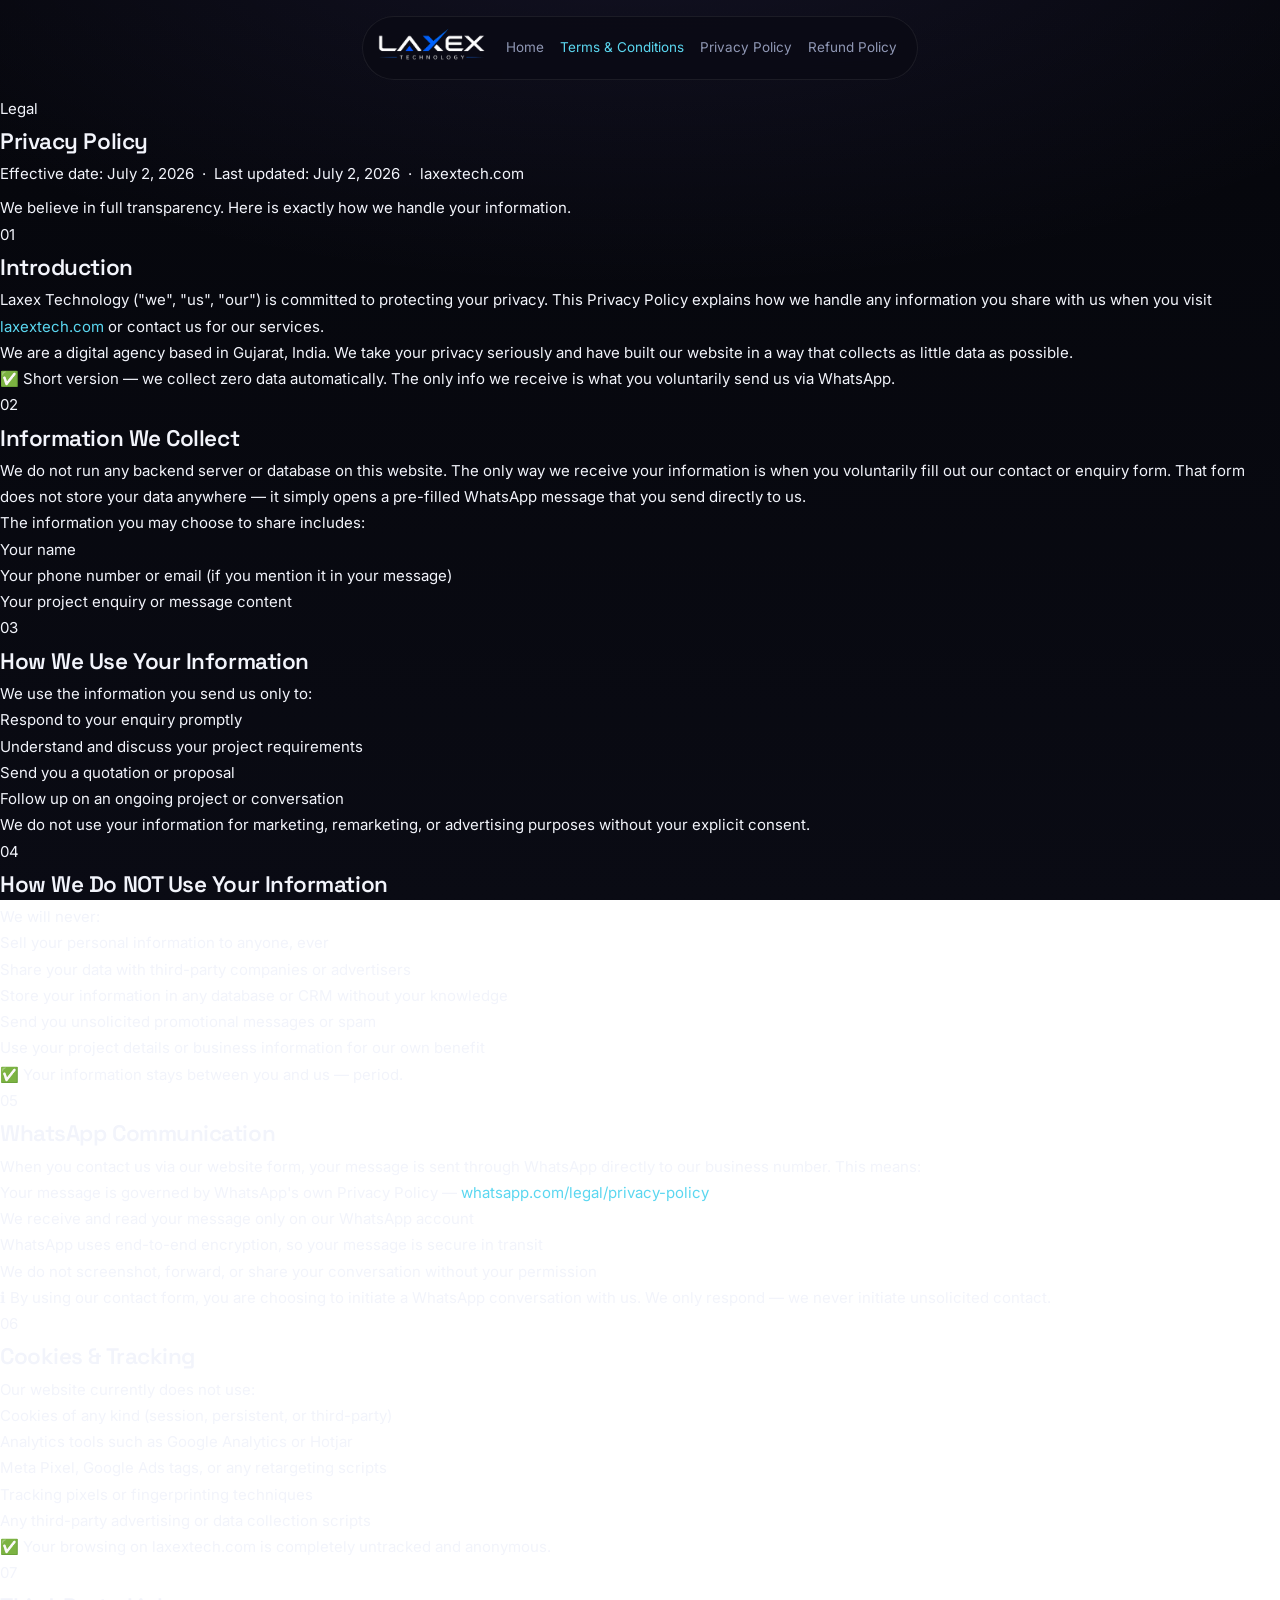
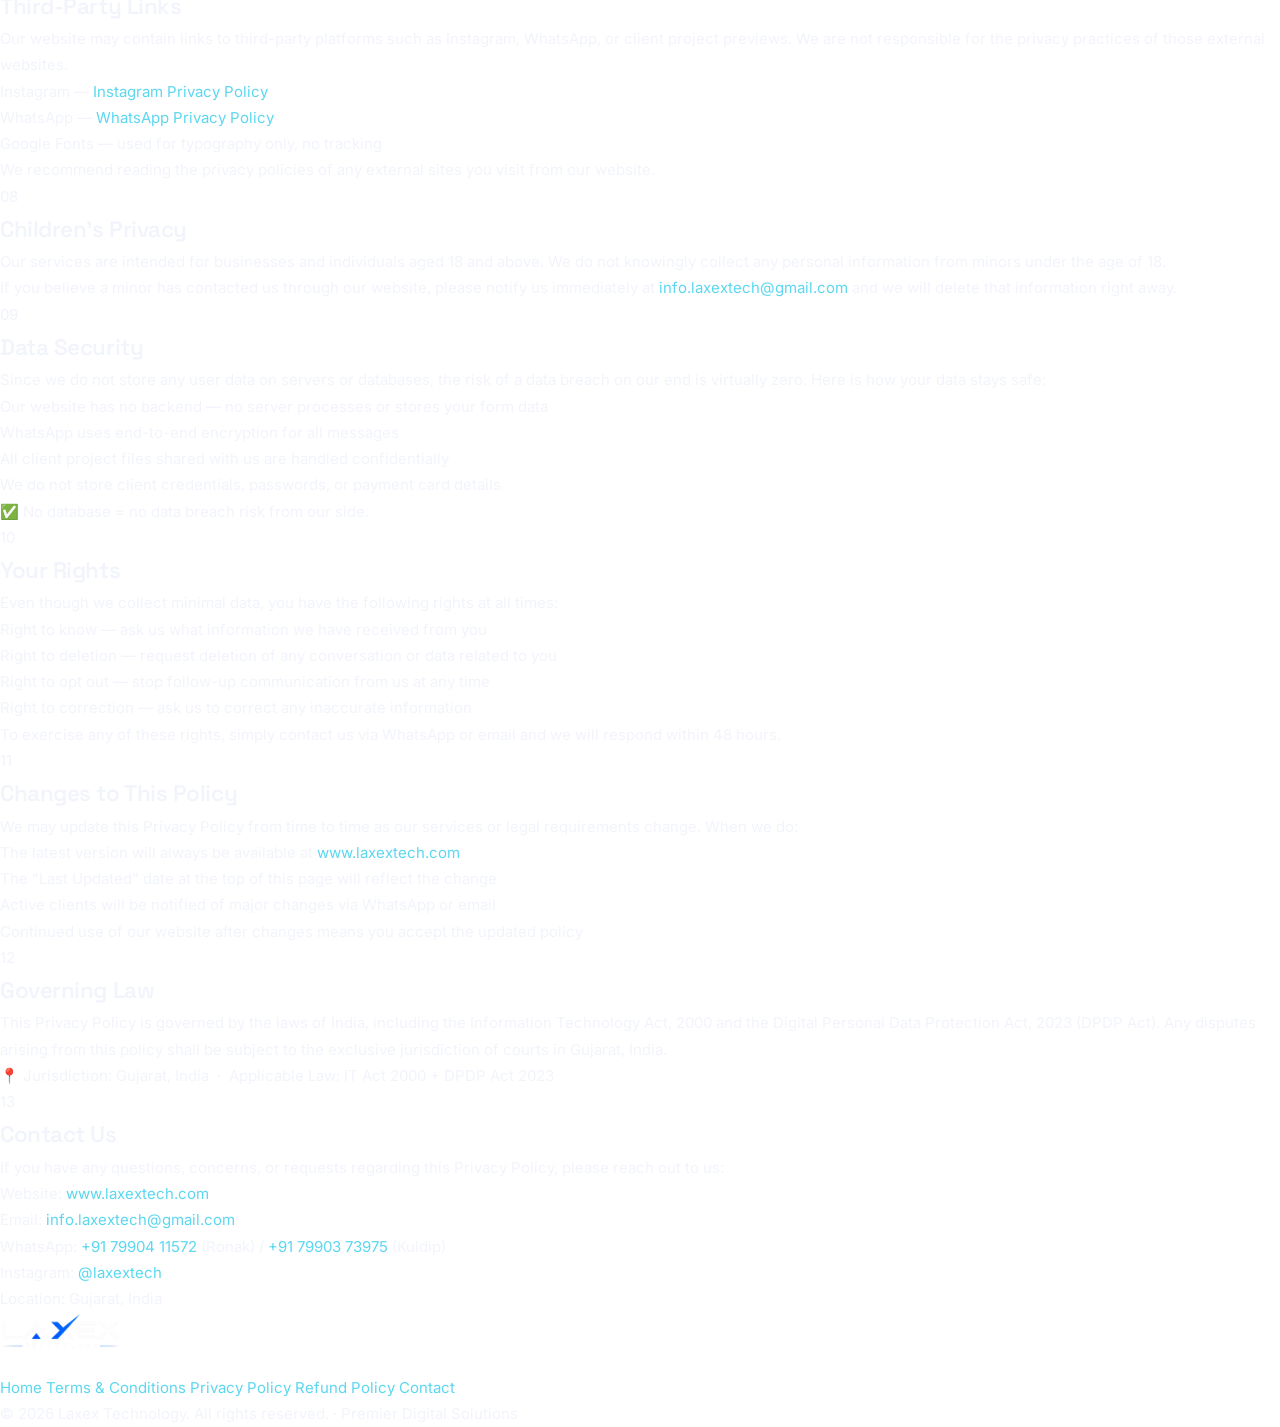
==== privacy.html @ c3a15d7f "Update print statement from 'Hello' to 'Goodbye'" ====
<!DOCTYPE html>
<html lang="en">
<head>
<meta charset="UTF-8" />
  <link rel="icon" href="/favicon.ico" type="image/x-icon">
<link rel="icon" href="/favicon.png" type="image/png">
<link rel="apple-touch-icon" href="/apple-touch-icon.png">
<meta name="viewport" content="width=device-width, initial-scale=1.0" />
<title>Privacy Policy — Laxex Technology</title>
<meta name="description" content="Privacy Policy for Laxex Technology. We collect zero user data. Read how we handle your information." />
<link rel="preconnect" href="https://fonts.googleapis.com">
<link rel="preconnect" href="https://fonts.gstatic.com" crossorigin>
<link href="https://fonts.googleapis.com/css2?family=Inter:wght@400;500;600&family=Space+Grotesk:wght@500;600;700&display=swap" rel="stylesheet">
<style>
  :root {
    --bg:     #05060B;
    --surf:   #0A0B14;
    --surf2:  #10121F;
    --ink:    #F2F4FB;
    --muted:  #9098B5;
    --dim:    #5A6184;
    --cyan:   #5BD7F0;
    --violet: #8E7BFF;
    --pink:   #FF7AD9;
    --line:   rgba(255,255,255,0.07);
    --lineb:  rgba(255,255,255,0.15);
    --glass:  rgba(255,255,255,0.035);
    --grad:   linear-gradient(120deg,#5BD7F0 0%,#8E7BFF 55%,#FF7AD9 100%);
    --r:      14px;
    --max:    820px;
  }
  *, *::before, *::after { margin:0; padding:0; box-sizing:border-box; }
  html { scroll-behavior:smooth; }
  body {
    background: radial-gradient(ellipse 100% 60% at 50% -10%, rgba(142,123,255,.10), transparent 70%),
                linear-gradient(180deg,#05060B 0%,#0A0B14 100%);
    background-attachment: fixed;
    color: var(--ink);
    font-family: 'Inter', system-ui, sans-serif;
    font-size: 15px;
    line-height: 1.75;
    -webkit-font-smoothing: antialiased;
    overflow-x: hidden;
  }
  a { color: var(--cyan); text-decoration: none; }
  a:hover { text-decoration: underline; }
  h1,h2,h3 { font-family:'Space Grotesk',sans-serif; letter-spacing:-.02em; font-weight:600; }

  /* NAV */
  nav {
    position: sticky; top:0; z-index:999;
    padding: 16px 24px;
    display: flex; justify-content: center;
  }
  .pill {
    display: flex; align-items: center; gap:20px;
    padding: 10px 20px 10px 14px;
    border-radius: 999px;
    background: rgba(10,11,20,.72);
    border: 1px solid var(--line);
    backdrop-filter: blur(20px);
    -webkit-backdrop-filter: blur(20px);
  }
  .pill a { font-size:14px; color:var(--muted); transition:color .2s; white-space:nowrap; }
  .pill a:hover { color:var(--ink); text-decoration:none; }
  .pill a.active { color:var(--cyan); }
  .pill .logo-text {
    font-family:'Space Grotesk',sans-serif; font-weight:700; font-size:17px;
    background: var(--grad); -webkit-background-clip:text; background-clip:text;
    -webkit-text-fill-color:transparent; white-space:nowrap;
  }.links{display:flex;align-items:center;gap:16px;margin-left:auto;}
  .links a{font-size:13.5px;color:var(--muted);transition:color .2s;white-space:nowrap;text-decoration:none;}
  .links a:hover{color:var(--ink);}
  .links a.active{color:var(--cyan);}
  .nav-toggle{display:none;width:38px;height:38px;border-radius:50%;align-items:center;justify-content:center;background:rgba(255,255,255,0.06);border:1px solid var(--line);cursor:pointer;margin-left:auto;flex-shrink:0;}
  .burger{width:18px;height:12px;position:relative;}
  .burger span{position:absolute;left:0;width:100%;height:1.5px;background:var(--ink);border-radius:2px;transition:.25s;}
  .burger span:nth-child(1){top:0;}
  .burger span:nth-child(2){top:5px;}
  .burger span:nth-child(3){top:10px;}
  .nav-toggle.open .burger span:nth-child(1){top:5px;transform:rotate(45deg);}
  .nav-toggle.open .burger span:nth-child(2){opacity:0;}
  .nav-toggle.open .burger span:nth-child(3){top:5px;transform:rotate(-45deg);}
  .mobile-menu{display:none;position:fixed;top:74px;left:14px;right:14px;z-index:997;border-radius:20px;padding:12px;flex-direction:column;gap:4px;background:rgba(10,14,26,0.96);border:1px solid var(--lineb);backdrop-filter:blur(24px);-webkit-backdrop-filter:blur(24px);transform:translateY(-12px);opacity:0;pointer-events:none;transition:transform .3s ease,opacity .3s ease;}
  .mobile-menu.show{transform:translateY(0);opacity:1;pointer-events:auto;}
  .mobile-menu a{padding:12px 14px;border-radius:12px;font-size:15px;color:var(--ink);font-weight:500;transition:background .2s;text-decoration:none;display:block;}
  .mobile-menu a:hover{background:rgba(255,255,255,0.06);}
  .mobile-menu a.active{color:var(--cyan);}
  .mob-div{height:1px;background:var(--line);margin:6px 2px;}
   @media(max-width:660px){ .links{display:none;} .nav-toggle{display:flex;} .mobile-menu{display:flex;}
  /* HERO */
  .hero { max-width:var(--max); margin:64px auto 0; padding:0 24px; text-align:center; }
  .badge {
    display:inline-block; font-size:11px; font-weight:600; letter-spacing:.1em;
    text-transform:uppercase; color:var(--cyan);
    border:1px solid rgba(91,215,240,.3); border-radius:999px;
    padding:5px 16px; margin-bottom:20px;
    background:rgba(91,215,240,.06);
  }
  .hero h1 {
    font-size: clamp(28px,5vw,46px);
    background:var(--grad); -webkit-background-clip:text; background-clip:text;
    -webkit-text-fill-color:transparent; margin-bottom:12px;
  }
  .hero p { color:var(--muted); font-size:14.5px; }
  .hero p span { color:var(--dim); }

  /* CONTENT */
  .wrap { max-width:var(--max); margin:48px auto 80px; padding:0 24px; }

  .card {
    background:rgba(255,255,255,.03);
    border:1px solid var(--line);
    border-radius:var(--r);
    padding:32px;
    margin-bottom:16px;
    transition:border-color .25s;
  }
  .card:hover { border-color:rgba(142,123,255,.22); }

  .num { font-size:11px; font-weight:700; letter-spacing:.12em; text-transform:uppercase; color:var(--violet); margin-bottom:8px; }
  .card h2 { font-size:19px; margin-bottom:14px; }
  .card p { color:var(--muted); font-size:14.5px; margin-bottom:12px; }
  .card p:last-child { margin-bottom:0; }
  .card ul { list-style:none; margin-top:8px; }
  .card ul li {
    color:var(--muted); font-size:14.5px;
    padding:7px 0 7px 22px; position:relative;
    border-bottom:1px solid var(--line);
    line-height:1.65;
  }
  .card ul li:last-child { border-bottom:none; }
  .card ul li::before { content:"→"; position:absolute; left:0; color:var(--cyan); font-size:13px; top:8px; }

  .note {
    background:rgba(91,215,240,.06);
    border:1px solid rgba(91,215,240,.2);
    border-radius:10px;
    padding:14px 18px;
    margin-top:14px;
    font-size:14px;
    color:var(--cyan);
    line-height:1.65;
  }
  .safe {
    background:rgba(0,255,135,.05);
    border:1px solid rgba(0,255,135,.2);
    border-radius:10px;
    padding:14px 18px;
    margin-top:14px;
    font-size:14px;
    color:#00FF87;
    line-height:1.65;
  }

  /* FOOTER */
  footer {
    border-top:1px solid var(--line);
    padding:40px 24px 28px;
    text-align:center;
  }
  .f-brand {
    font-family:'Space Grotesk',sans-serif; font-weight:700; font-size:18px;
    background:var(--grad); -webkit-background-clip:text; background-clip:text;
    -webkit-text-fill-color:transparent; margin-bottom:16px; display:block;
  }
  .f-links { display:flex; justify-content:center; gap:24px; flex-wrap:wrap; margin-bottom:16px; }
  .f-links a { font-size:13px; color:var(--dim); transition:color .2s; }
  .f-links a:hover { color:var(--cyan); text-decoration:none; }
  .f-links a.active { color:var(--cyan); }
  .f-copy { font-size:12px; color:var(--dim); }

 /* ── RESPONSIVE ── */
  @media(max-width:768px) {
    .pill { gap:12px; padding:8px 14px 8px 10px; max-width:92vw; overflow-x:auto; -webkit-overflow-scrolling:touch; scrollbar-width:none; }
    .pill::-webkit-scrollbar { display:none; }
    .pill a { font-size:13px; }
    .wrap { padding:0 18px; }
    .hero { padding:0 18px; }
  }

  @media(max-width:600px) {
    nav { padding:12px 14px; }
    .pill img { height:26px !important; }
    .card { padding:20px; }
    .hero { margin-top:40px; }
    .hero h1 { font-size:26px; }
    .hero p { font-size:13px; }
    .card h2 { font-size:17px; }
    .card p, .card ul li { font-size:13.5px; }
    .num { font-size:10px; }
    footer { padding:32px 18px 22px; }
    .f-links { gap:14px 18px; }
  }

  @media(max-width:420px) {
    .pill { gap:10px; }
    .pill a { font-size:12px; }
    .pill img { height:22px !important; }
    .hero h1 { font-size:22px; }
    .badge { font-size:10px; padding:4px 12px; }
    .card { padding:16px; }
    footer img { height:30px !important; }
  }
</style>
</head>
<body>

<nav>
  <div class="nav-inner">
    <div class="pill">
      <a href="https://laxextech.com">
        <img src="[data-uri]" alt="Laxex Technology" style="height:34px;width:auto;object-fit:contain;" />
      </a>
      <div class="links">
        <a href="https://laxextech.com">Home</a>
        <a href="/terms.html" class="active">Terms &amp; Conditions</a>
        <a href="/privacy.html">Privacy Policy</a>
        <a href="/refund.html">Refund Policy</a>
      </div>
      <button class="nav-toggle" id="navToggle" aria-label="Toggle menu">
        <div class="burger"><span></span><span></span><span></span></div>
      </button>
    </div>
  </div>
</nav>

<div class="mobile-menu" id="mobileMenu">
  <a href="https://laxextech.com">🏠 Home</a>
  <div class="mob-div"></div>
  <a href="/terms.html" class="active">📄 Terms &amp; Conditions</a>
  <a href="/privacy.html">🔒 Privacy Policy</a>
  <a href="/refund.html">💰 Refund Policy</a>
  <div class="mob-div"></div>
  <a href="https://wa.me/917990411572" target="_blank" style="color:#00FF87;">💬 WhatsApp Us</a>
</div>

<section class="hero">
  <div class="badge">Legal</div>
  <h1>Privacy Policy</h1>
  <p>Effective date: July 2, 2026 &nbsp;·&nbsp; Last updated: July 2, 2026 &nbsp;·&nbsp; <span>laxextech.com</span></p>
  <p style="margin-top:8px;">We believe in full transparency. Here is exactly how we handle your information.</p>
</section>

<div class="wrap">

  <!-- 01 -->
  <div class="card">
    <div class="num">01</div>
    <h2>Introduction</h2>
    <p>Laxex Technology ("we", "us", "our") is committed to protecting your privacy. This Privacy Policy explains how we handle any information you share with us when you visit <a href="https://laxextech.com">laxextech.com</a> or contact us for our services.</p>
    <p>We are a digital agency based in Gujarat, India. We take your privacy seriously and have built our website in a way that collects as little data as possible.</p>
    <div class="safe">✅ Short version — we collect zero data automatically. The only info we receive is what you voluntarily send us via WhatsApp.</div>
  </div>

  <!-- 02 -->
  <div class="card">
    <div class="num">02</div>
    <h2>Information We Collect</h2>
    <p>We do not run any backend server or database on this website. The only way we receive your information is when you voluntarily fill out our contact or enquiry form. That form does not store your data anywhere — it simply opens a pre-filled WhatsApp message that you send directly to us.</p>
    <p>The information you may choose to share includes:</p>
    <ul>
      <li>Your name</li>
      <li>Your phone number or email (if you mention it in your message)</li>
      <li>Your project enquiry or message content</li>
    </ul>
  </div>

  <!-- 03 -->
  <div class="card">
    <div class="num">03</div>
    <h2>How We Use Your Information</h2>
    <p>We use the information you send us only to:</p>
    <ul>
      <li>Respond to your enquiry promptly</li>
      <li>Understand and discuss your project requirements</li>
      <li>Send you a quotation or proposal</li>
      <li>Follow up on an ongoing project or conversation</li>
    </ul>
    <p>We do not use your information for marketing, remarketing, or advertising purposes without your explicit consent.</p>
  </div>

  <!-- 04 -->
  <div class="card">
    <div class="num">04</div>
    <h2>How We Do NOT Use Your Information</h2>
    <p>We will never:</p>
    <ul>
      <li>Sell your personal information to anyone, ever</li>
      <li>Share your data with third-party companies or advertisers</li>
      <li>Store your information in any database or CRM without your knowledge</li>
      <li>Send you unsolicited promotional messages or spam</li>
      <li>Use your project details or business information for our own benefit</li>
    </ul>
    <div class="safe">✅ Your information stays between you and us — period.</div>
  </div>

  <!-- 05 -->
  <div class="card">
    <div class="num">05</div>
    <h2>WhatsApp Communication</h2>
    <p>When you contact us via our website form, your message is sent through WhatsApp directly to our business number. This means:</p>
    <ul>
      <li>Your message is governed by WhatsApp's own Privacy Policy — <a href="https://www.whatsapp.com/legal/privacy-policy" target="_blank">whatsapp.com/legal/privacy-policy</a></li>
      <li>We receive and read your message only on our WhatsApp account</li>
      <li>WhatsApp uses end-to-end encryption, so your message is secure in transit</li>
      <li>We do not screenshot, forward, or share your conversation without your permission</li>
    </ul>
    <div class="note">ℹ️ By using our contact form, you are choosing to initiate a WhatsApp conversation with us. We only respond — we never initiate unsolicited contact.</div>
  </div>

  <!-- 06 -->
  <div class="card">
    <div class="num">06</div>
    <h2>Cookies &amp; Tracking</h2>
    <p>Our website currently does not use:</p>
    <ul>
      <li>Cookies of any kind (session, persistent, or third-party)</li>
      <li>Analytics tools such as Google Analytics or Hotjar</li>
      <li>Meta Pixel, Google Ads tags, or any retargeting scripts</li>
      <li>Tracking pixels or fingerprinting techniques</li>
      <li>Any third-party advertising or data collection scripts</li>
    </ul>
    <div class="safe">✅ Your browsing on laxextech.com is completely untracked and anonymous.</div>
  </div>

  <!-- 07 -->
  <div class="card">
    <div class="num">07</div>
    <h2>Third-Party Links</h2>
    <p>Our website may contain links to third-party platforms such as Instagram, WhatsApp, or client project previews. We are not responsible for the privacy practices of those external websites.</p>
    <ul>
      <li>Instagram — <a href="https://privacycenter.instagram.com/policy" target="_blank">Instagram Privacy Policy</a></li>
      <li>WhatsApp — <a href="https://www.whatsapp.com/legal/privacy-policy" target="_blank">WhatsApp Privacy Policy</a></li>
      <li>Google Fonts — used for typography only, no tracking</li>
    </ul>
    <p>We recommend reading the privacy policies of any external sites you visit from our website.</p>
  </div>

  <!-- 08 -->
  <div class="card">
    <div class="num">08</div>
    <h2>Children's Privacy</h2>
    <p>Our services are intended for businesses and individuals aged 18 and above. We do not knowingly collect any personal information from minors under the age of 18.</p>
    <p>If you believe a minor has contacted us through our website, please notify us immediately at <a href="mailto:info.laxextech@gmail.com">info.laxextech@gmail.com</a> and we will delete that information right away.</p>
  </div>

  <!-- 09 -->
  <div class="card">
    <div class="num">09</div>
    <h2>Data Security</h2>
    <p>Since we do not store any user data on servers or databases, the risk of a data breach on our end is virtually zero. Here is how your data stays safe:</p>
    <ul>
      <li>Our website has no backend — no server processes or stores your form data</li>
      <li>WhatsApp uses end-to-end encryption for all messages</li>
      <li>All client project files shared with us are handled confidentially</li>
      <li>We do not store client credentials, passwords, or payment card details</li>
    </ul>
    <div class="safe">✅ No database = no data breach risk from our side.</div>
  </div>

  <!-- 10 -->
  <div class="card">
    <div class="num">10</div>
    <h2>Your Rights</h2>
    <p>Even though we collect minimal data, you have the following rights at all times:</p>
    <ul>
      <li>Right to know — ask us what information we have received from you</li>
      <li>Right to deletion — request deletion of any conversation or data related to you</li>
      <li>Right to opt out — stop follow-up communication from us at any time</li>
      <li>Right to correction — ask us to correct any inaccurate information</li>
    </ul>
    <p>To exercise any of these rights, simply contact us via WhatsApp or email and we will respond within 48 hours.</p>
  </div>

  <!-- 11 -->
  <div class="card">
    <div class="num">11</div>
    <h2>Changes to This Policy</h2>
    <p>We may update this Privacy Policy from time to time as our services or legal requirements change. When we do:</p>
    <ul>
      <li>The latest version will always be available at <a href="https://www.laxextech.com">www.laxextech.com</a></li>
      <li>The "Last Updated" date at the top of this page will reflect the change</li>
      <li>Active clients will be notified of major changes via WhatsApp or email</li>
      <li>Continued use of our website after changes means you accept the updated policy</li>
    </ul>
  </div>

  <!-- 12 -->
  <div class="card">
    <div class="num">12</div>
    <h2>Governing Law</h2>
    <p>This Privacy Policy is governed by the laws of India, including the Information Technology Act, 2000 and the Digital Personal Data Protection Act, 2023 (DPDP Act). Any disputes arising from this policy shall be subject to the exclusive jurisdiction of courts in Gujarat, India.</p>
    <div class="note">📍 Jurisdiction: Gujarat, India &nbsp;·&nbsp; Applicable Law: IT Act 2000 + DPDP Act 2023</div>
  </div>

  <!-- 13 -->
  <div class="card">
    <div class="num">13</div>
    <h2>Contact Us</h2>
    <p>If you have any questions, concerns, or requests regarding this Privacy Policy, please reach out to us:</p>
    <ul>
      <li>Website: <a href="https://www.laxextech.com">www.laxextech.com</a></li>
      <li>Email: <a href="mailto:info.laxextech@gmail.com">info.laxextech@gmail.com</a></li>
      <li>WhatsApp: <a href="https://wa.me/917990411572">+91 79904 11572</a> (Ronak) / <a href="https://wa.me/917990373975">+91 79903 73975</a> (Kuldip)</li>
      <li>Instagram: <a href="https://instagram.com/laxextech" target="_blank">@laxextech</a></li>
      <li>Location: Gujarat, India</li>
    </ul>
  </div>

</div>

<footer>
  <img src="[data-uri]" alt="Laxex Technology" style="height:38px;width:auto;object-fit:contain;margin-bottom:16px;" />
  <div class="f-links">
    <a href="https://laxextech.com">Home</a>
    <a href="/terms.html">Terms &amp; Conditions</a>
    <a href="/privacy.html" class="active">Privacy Policy</a>
    <a href="/refund.html">Refund Policy</a>
    <a href="mailto:info.laxextech@gmail.com">Contact</a>
  </div>
  <p class="f-copy">© 2026 Laxex Technology. All rights reserved. · Premier Digital Solutions</p>
</footer>
<script>
  const t=document.getElementById('navToggle');
  const m=document.getElementById('mobileMenu');
  t.addEventListener('click',()=>{t.classList.toggle('open');m.classList.toggle('show');});
  m.querySelectorAll('a').forEach(a=>a.addEventListener('click',()=>{t.classList.remove('open');m.classList.remove('show');}));
</script>
</body>
</html>
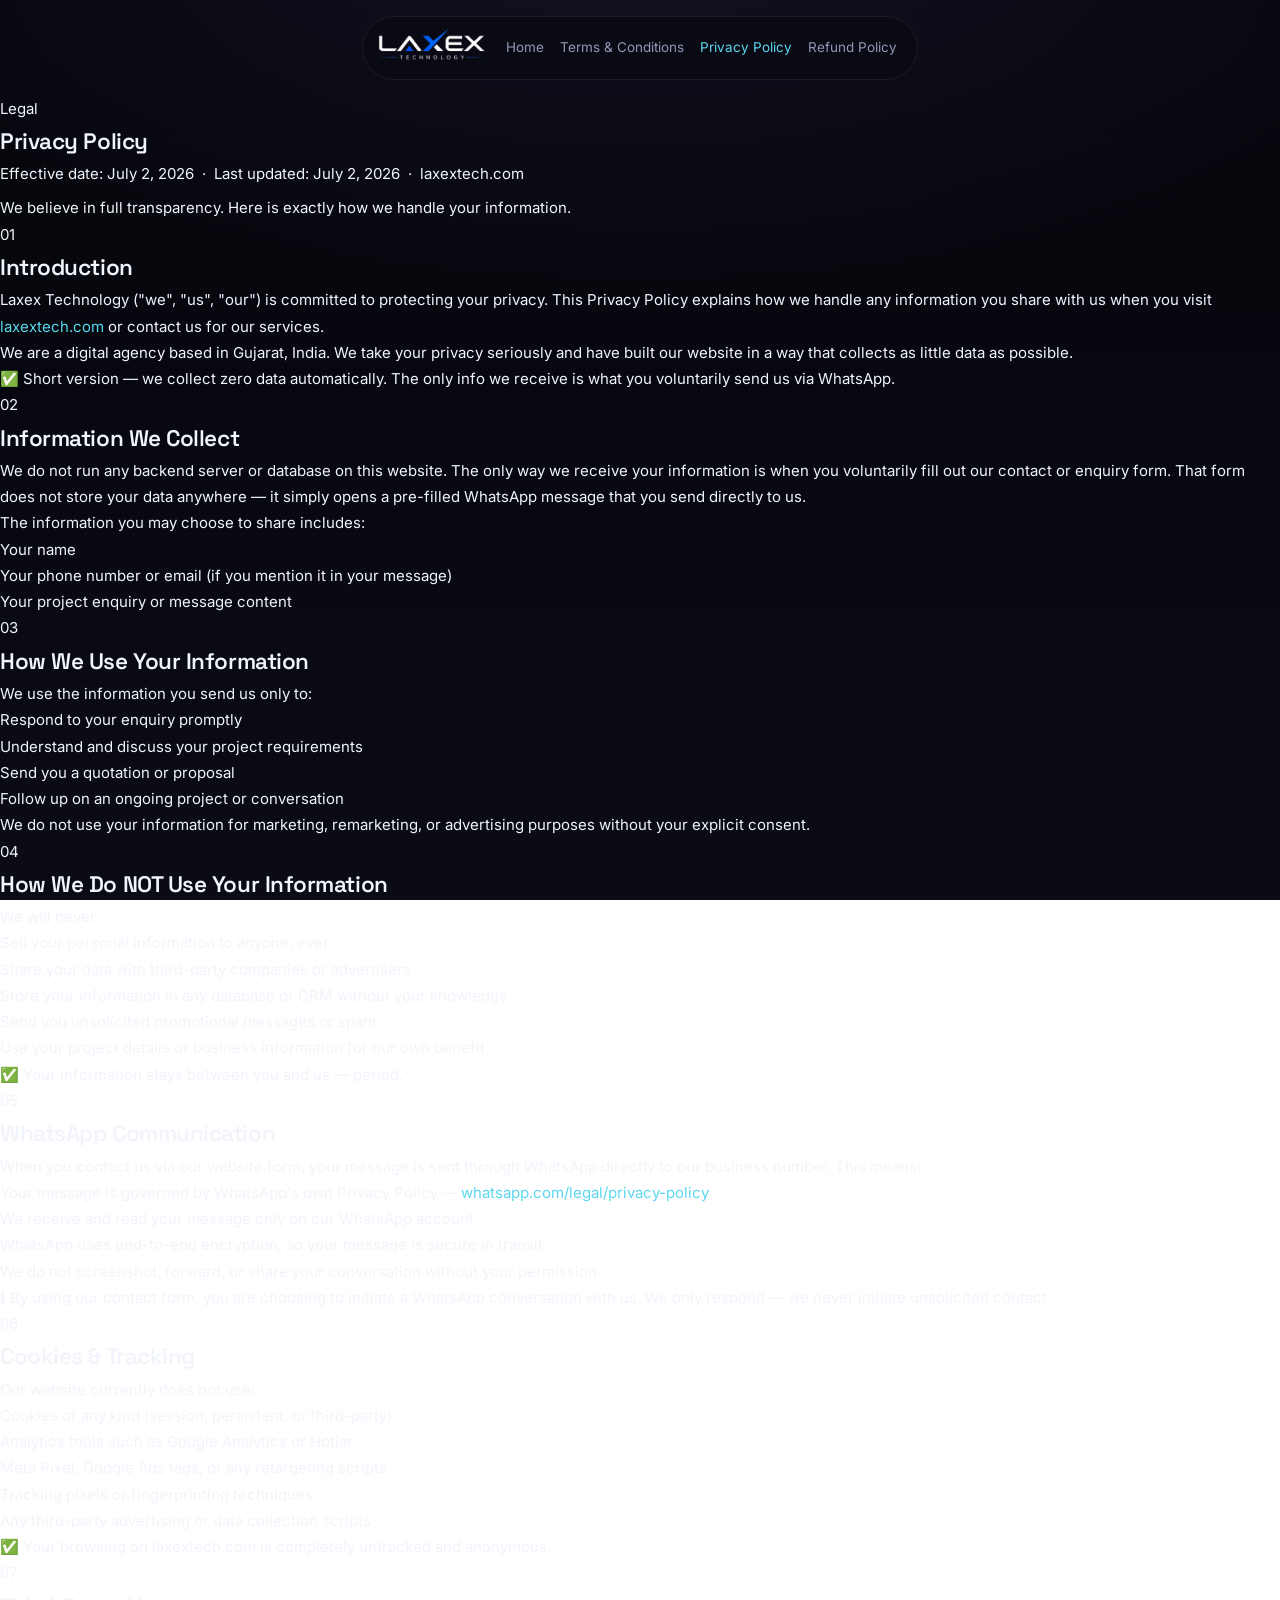
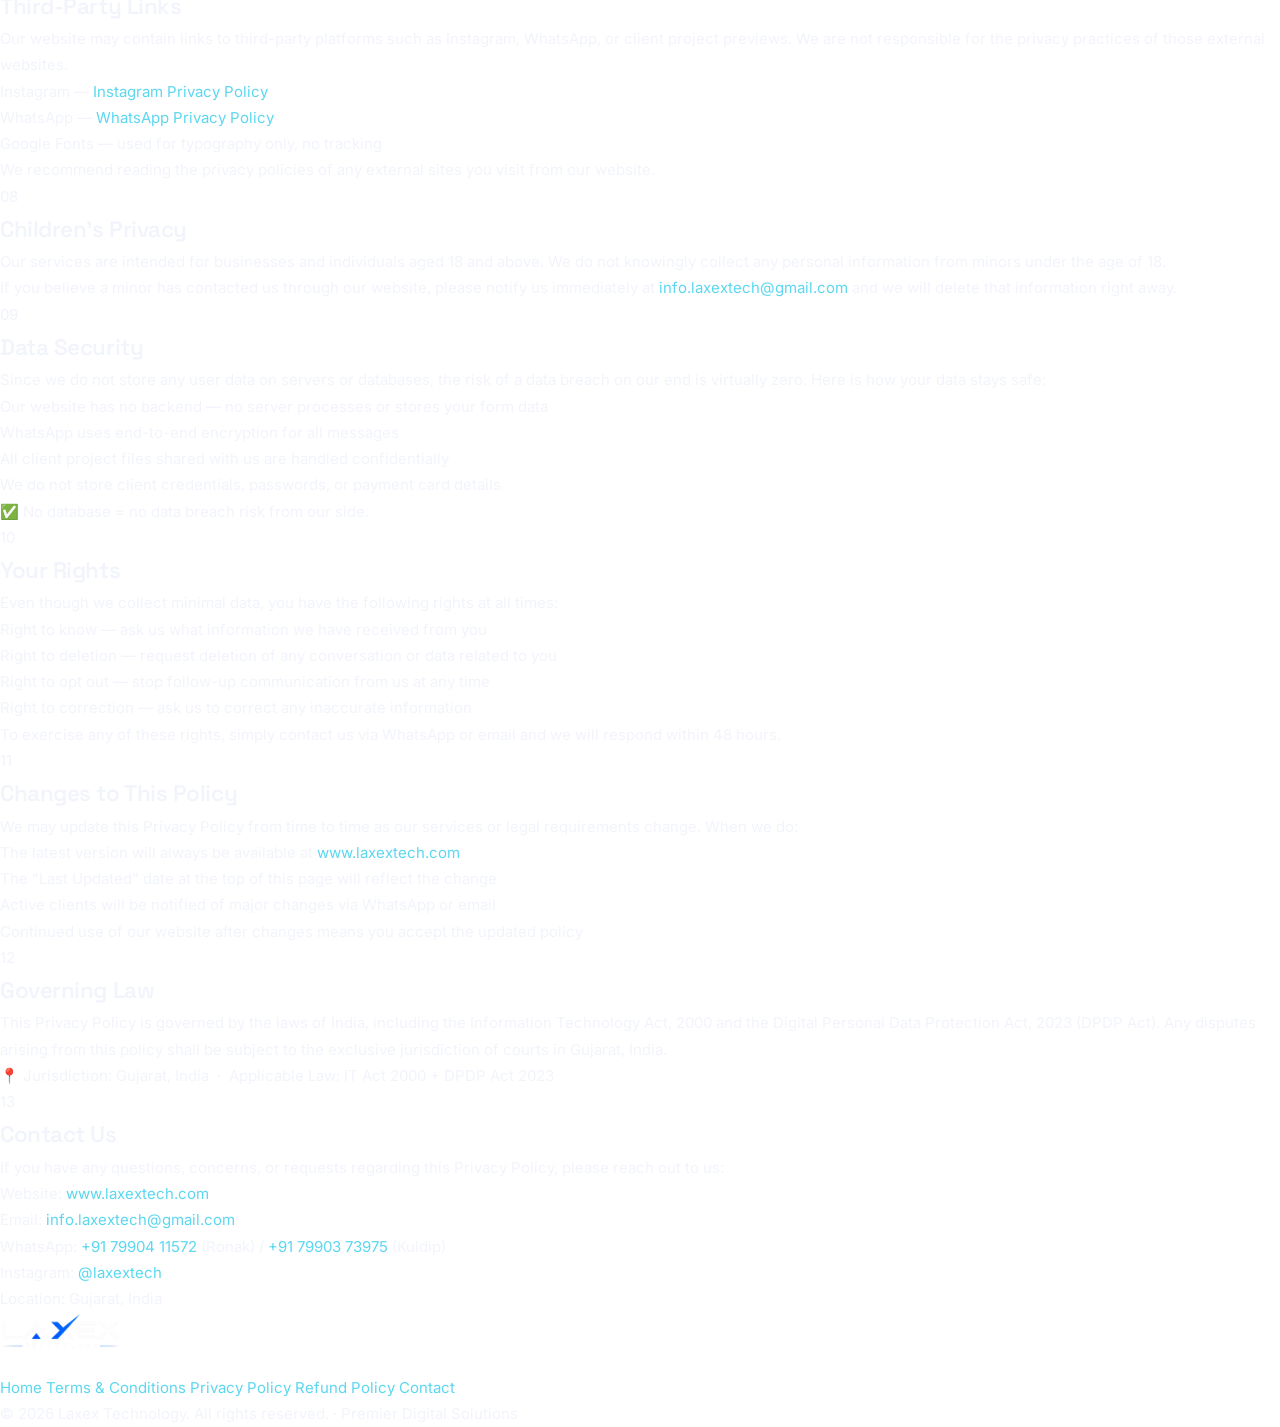
==== commit 72f96e12: "Change greeting from 'Hello World' to 'Goodbye World'" ====
--- a/privacy.html
+++ b/privacy.html
@@ -214,8 +214,8 @@
       </a>
       <div class="links">
         <a href="https://laxextech.com">Home</a>
-        <a href="/terms.html" class="active">Terms &amp; Conditions</a>
-        <a href="/privacy.html">Privacy Policy</a>
+        <a href="/terms.html">Terms &amp; Conditions</a>
+        <a href="/privacy.html" class="active">Privacy Policy</a>
         <a href="/refund.html">Refund Policy</a>
       </div>
       <button class="nav-toggle" id="navToggle" aria-label="Toggle menu">
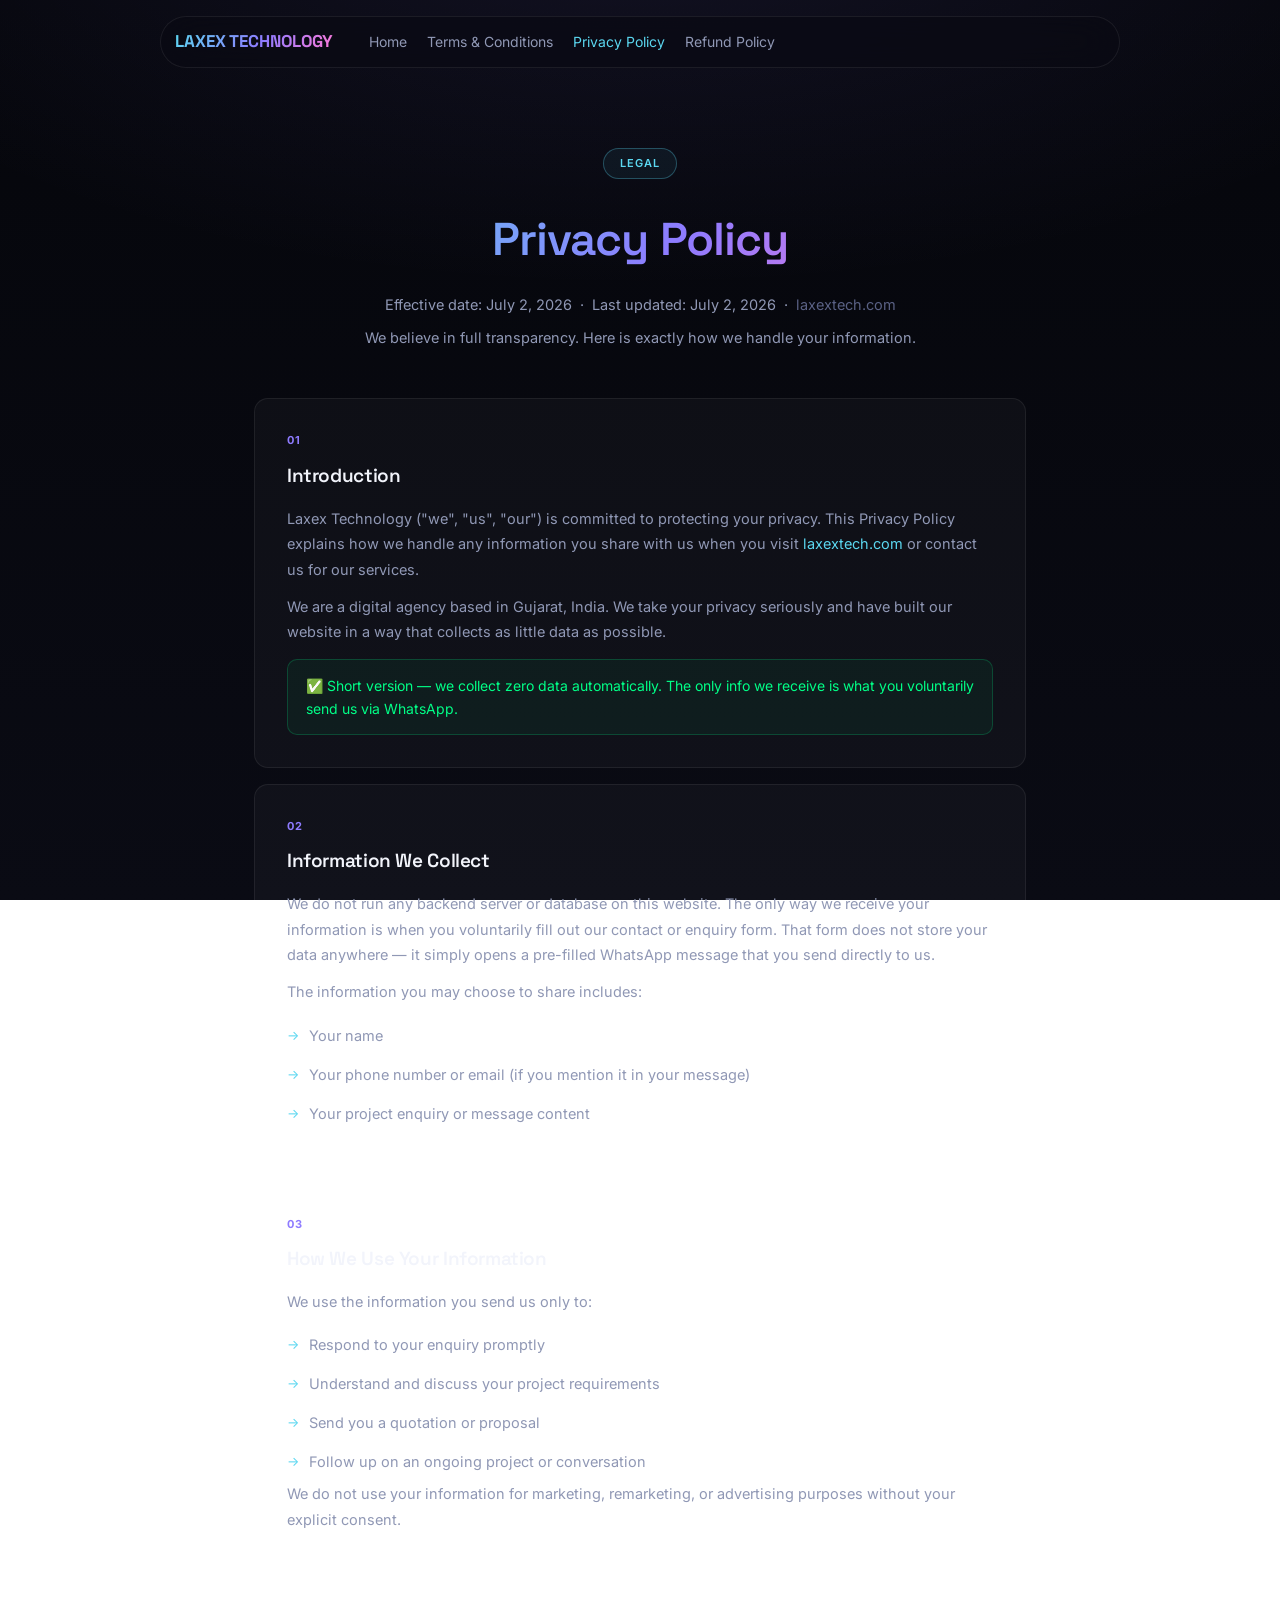
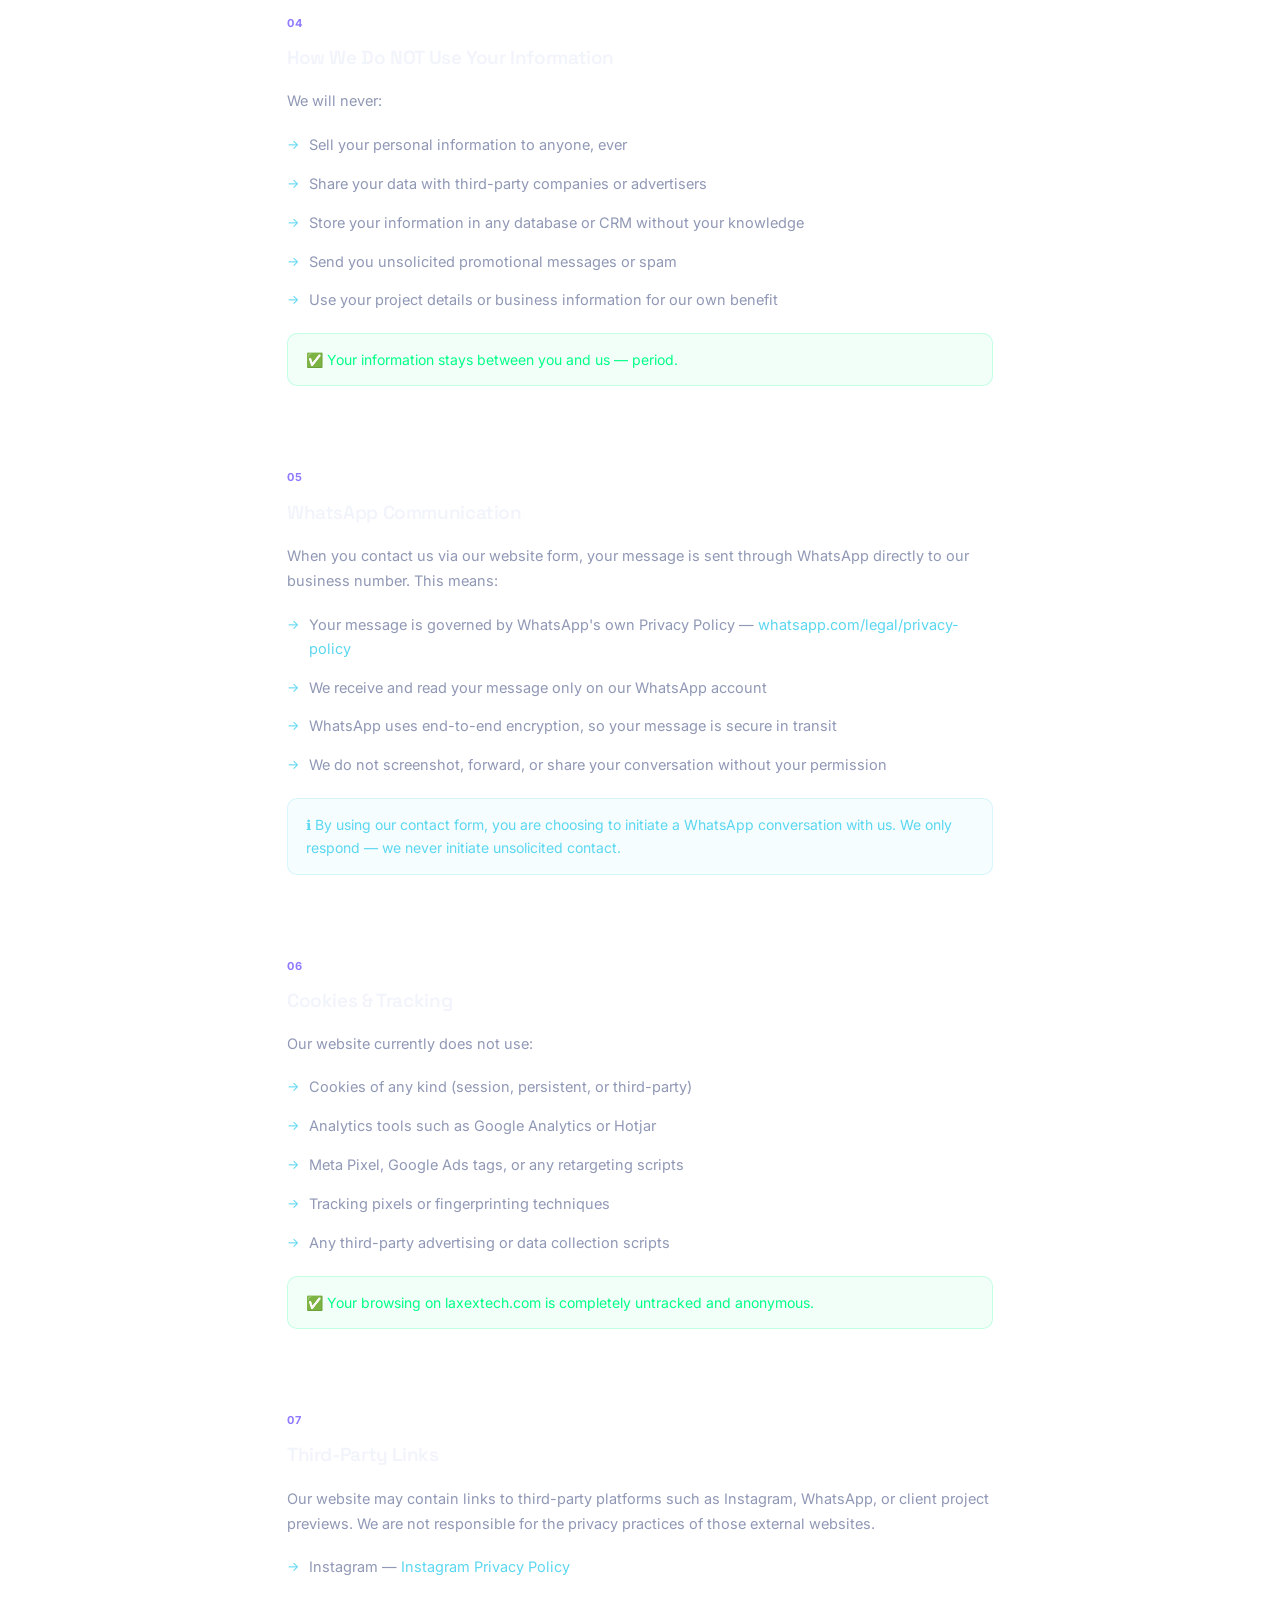
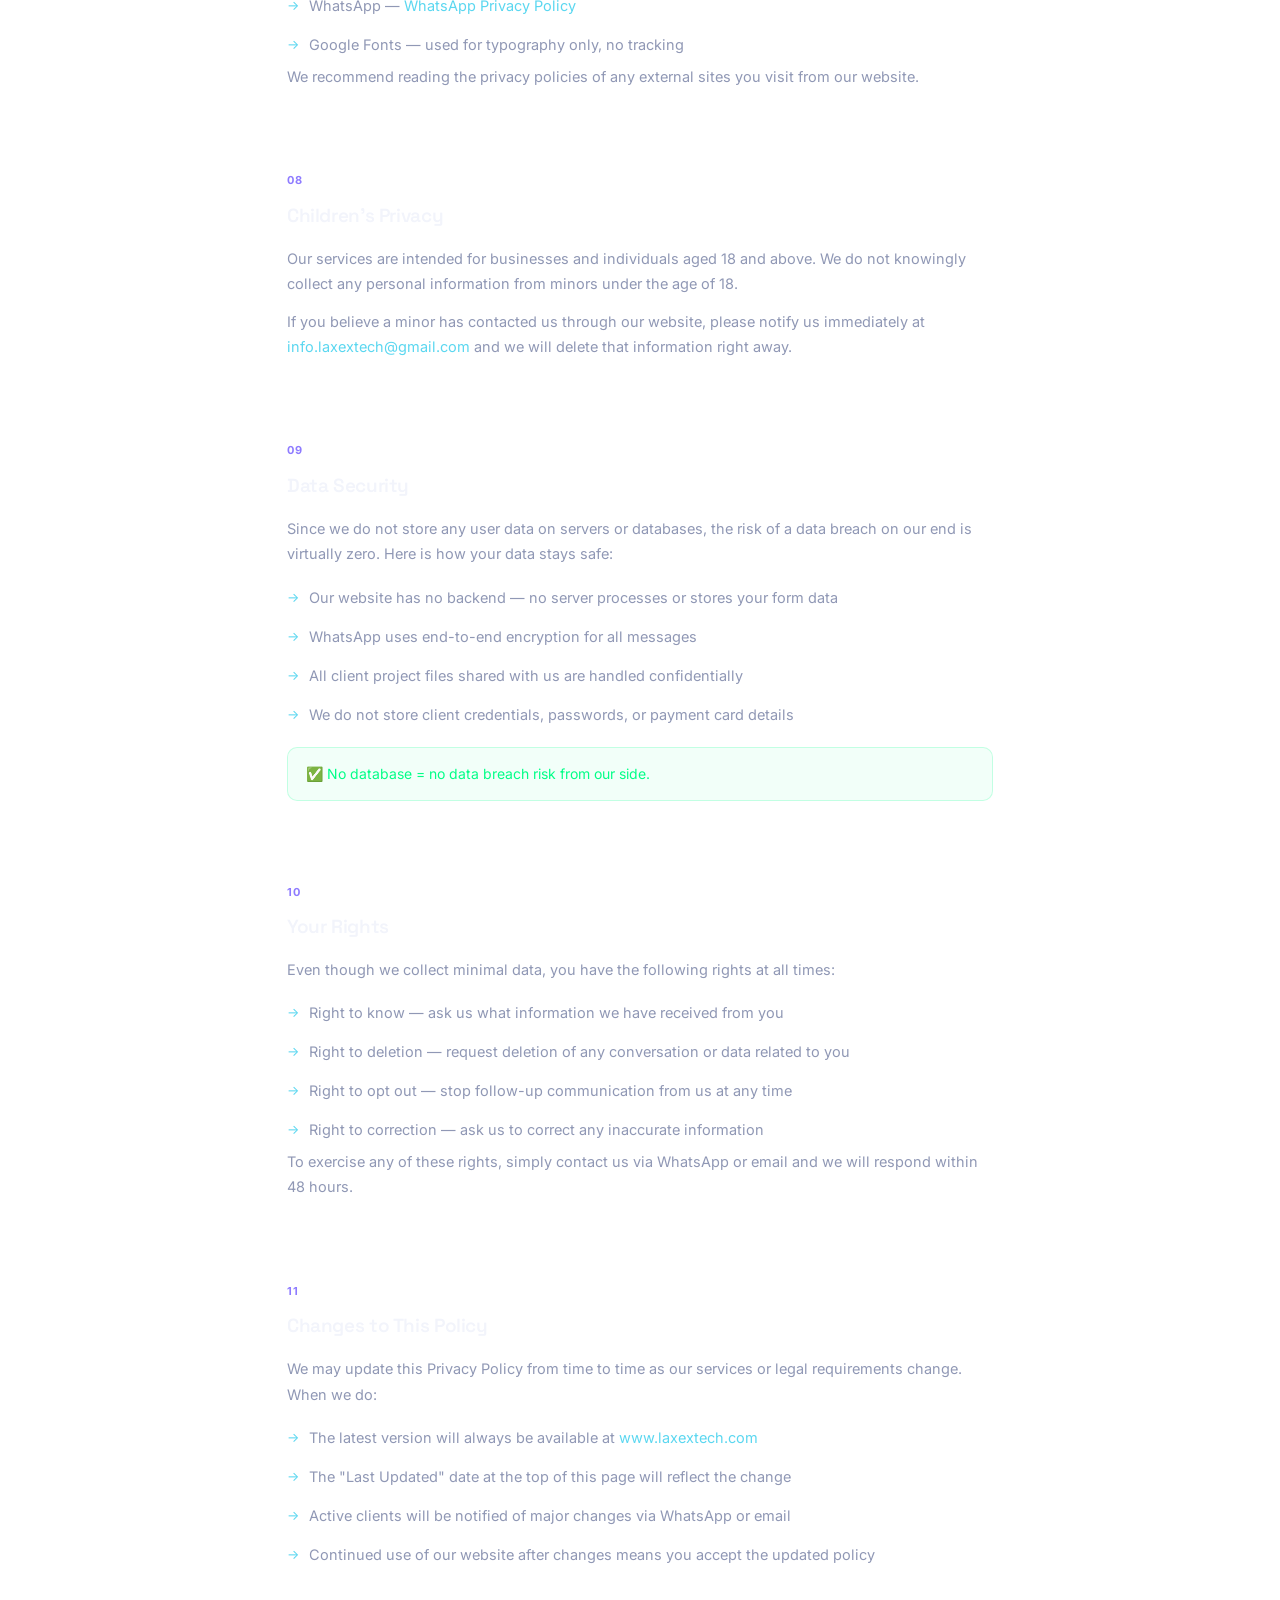
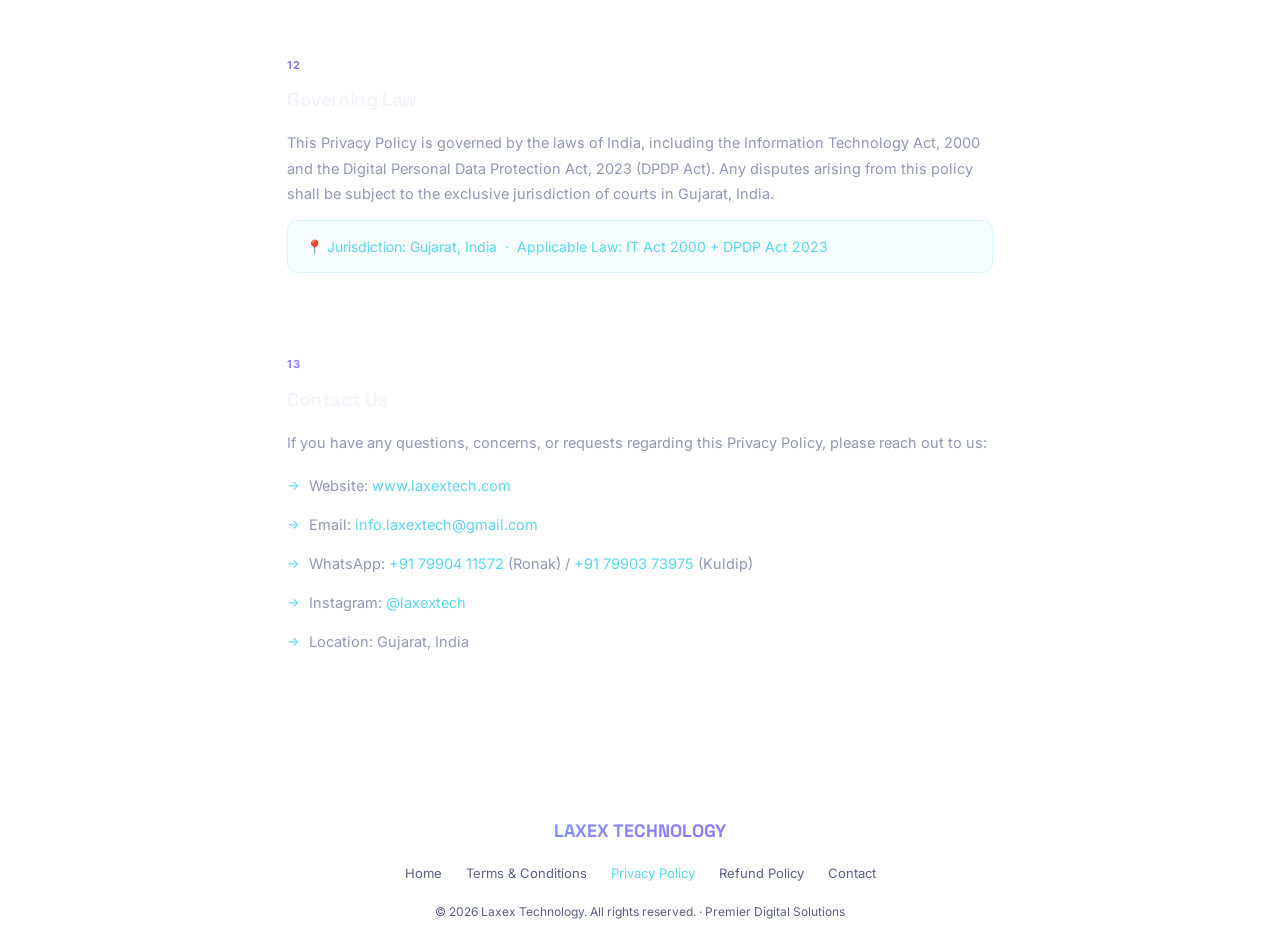
==== commit ef78b659: "Update print statement from 'Hello' to 'Goodbye'" ====
--- a/privacy.html
+++ b/privacy.html
@@ -2,9 +2,6 @@
 <html lang="en">
 <head>
 <meta charset="UTF-8" />
-  <link rel="icon" href="/favicon.ico" type="image/x-icon">
-<link rel="icon" href="/favicon.png" type="image/png">
-<link rel="apple-touch-icon" href="/apple-touch-icon.png">
 <meta name="viewport" content="width=device-width, initial-scale=1.0" />
 <title>Privacy Policy — Laxex Technology</title>
 <meta name="description" content="Privacy Policy for Laxex Technology. We collect zero user data. Read how we handle your information." />
@@ -68,10 +65,9 @@
     font-family:'Space Grotesk',sans-serif; font-weight:700; font-size:17px;
     background: var(--grad); -webkit-background-clip:text; background-clip:text;
     -webkit-text-fill-color:transparent; white-space:nowrap;
-  }.links{display:flex;align-items:center;gap:16px;margin-left:auto;}
-  .links a{font-size:13.5px;color:var(--muted);transition:color .2s;white-space:nowrap;text-decoration:none;}
-  .links a:hover{color:var(--ink);}
-  .links a.active{color:var(--cyan);}
+  }
+  .nav-inner{position:relative;width:100%;max-width:960px;margin:0 auto;}
+  .links{display:flex;align-items:center;gap:20px;margin-left:16px;}
   .nav-toggle{display:none;width:38px;height:38px;border-radius:50%;align-items:center;justify-content:center;background:rgba(255,255,255,0.06);border:1px solid var(--line);cursor:pointer;margin-left:auto;flex-shrink:0;}
   .burger{width:18px;height:12px;position:relative;}
   .burger span{position:absolute;left:0;width:100%;height:1.5px;background:var(--ink);border-radius:2px;transition:.25s;}
@@ -87,7 +83,8 @@
   .mobile-menu a:hover{background:rgba(255,255,255,0.06);}
   .mobile-menu a.active{color:var(--cyan);}
   .mob-div{height:1px;background:var(--line);margin:6px 2px;}
-   @media(max-width:660px){ .links{display:none;} .nav-toggle{display:flex;} .mobile-menu{display:flex;}
+  @media(max-width:660px){ .links{display:none;} .nav-toggle{display:flex;} .mobile-menu{display:flex;} }
+
   /* HERO */
   .hero { max-width:var(--max); margin:64px auto 0; padding:0 24px; text-align:center; }
   .badge {
@@ -170,37 +167,9 @@
   .f-links a.active { color:var(--cyan); }
   .f-copy { font-size:12px; color:var(--dim); }
 
- /* ── RESPONSIVE ── */
-  @media(max-width:768px) {
-    .pill { gap:12px; padding:8px 14px 8px 10px; max-width:92vw; overflow-x:auto; -webkit-overflow-scrolling:touch; scrollbar-width:none; }
-    .pill::-webkit-scrollbar { display:none; }
-    .pill a { font-size:13px; }
-    .wrap { padding:0 18px; }
-    .hero { padding:0 18px; }
-  }
-
   @media(max-width:600px) {
-    nav { padding:12px 14px; }
-    .pill img { height:26px !important; }
     .card { padding:20px; }
     .hero { margin-top:40px; }
-    .hero h1 { font-size:26px; }
-    .hero p { font-size:13px; }
-    .card h2 { font-size:17px; }
-    .card p, .card ul li { font-size:13.5px; }
-    .num { font-size:10px; }
-    footer { padding:32px 18px 22px; }
-    .f-links { gap:14px 18px; }
-  }
-
-  @media(max-width:420px) {
-    .pill { gap:10px; }
-    .pill a { font-size:12px; }
-    .pill img { height:22px !important; }
-    .hero h1 { font-size:22px; }
-    .badge { font-size:10px; padding:4px 12px; }
-    .card { padding:16px; }
-    footer img { height:30px !important; }
   }
 </style>
 </head>
@@ -210,7 +179,7 @@
   <div class="nav-inner">
     <div class="pill">
       <a href="https://laxextech.com">
-        <img src="[data-uri]" alt="Laxex Technology" style="height:34px;width:auto;object-fit:contain;" />
+        <span class="logo-text">LAXEX TECHNOLOGY</span>
       </a>
       <div class="links">
         <a href="https://laxextech.com">Home</a>
@@ -228,8 +197,8 @@
 <div class="mobile-menu" id="mobileMenu">
   <a href="https://laxextech.com">🏠 Home</a>
   <div class="mob-div"></div>
-  <a href="/terms.html" class="active">📄 Terms &amp; Conditions</a>
-  <a href="/privacy.html">🔒 Privacy Policy</a>
+  <a href="/terms.html">📄 Terms &amp; Conditions</a>
+  <a href="/privacy.html" class="active">🔒 Privacy Policy</a>
   <a href="/refund.html">💰 Refund Policy</a>
   <div class="mob-div"></div>
   <a href="https://wa.me/917990411572" target="_blank" style="color:#00FF87;">💬 WhatsApp Us</a>
@@ -411,7 +380,7 @@
 </div>
 
 <footer>
-  <img src="[data-uri]" alt="Laxex Technology" style="height:38px;width:auto;object-fit:contain;margin-bottom:16px;" />
+  <span class="f-brand">LAXEX TECHNOLOGY</span>
   <div class="f-links">
     <a href="https://laxextech.com">Home</a>
     <a href="/terms.html">Terms &amp; Conditions</a>
@@ -421,6 +390,7 @@
   </div>
   <p class="f-copy">© 2026 Laxex Technology. All rights reserved. · Premier Digital Solutions</p>
 </footer>
+
 <script>
   const t=document.getElementById('navToggle');
   const m=document.getElementById('mobileMenu');
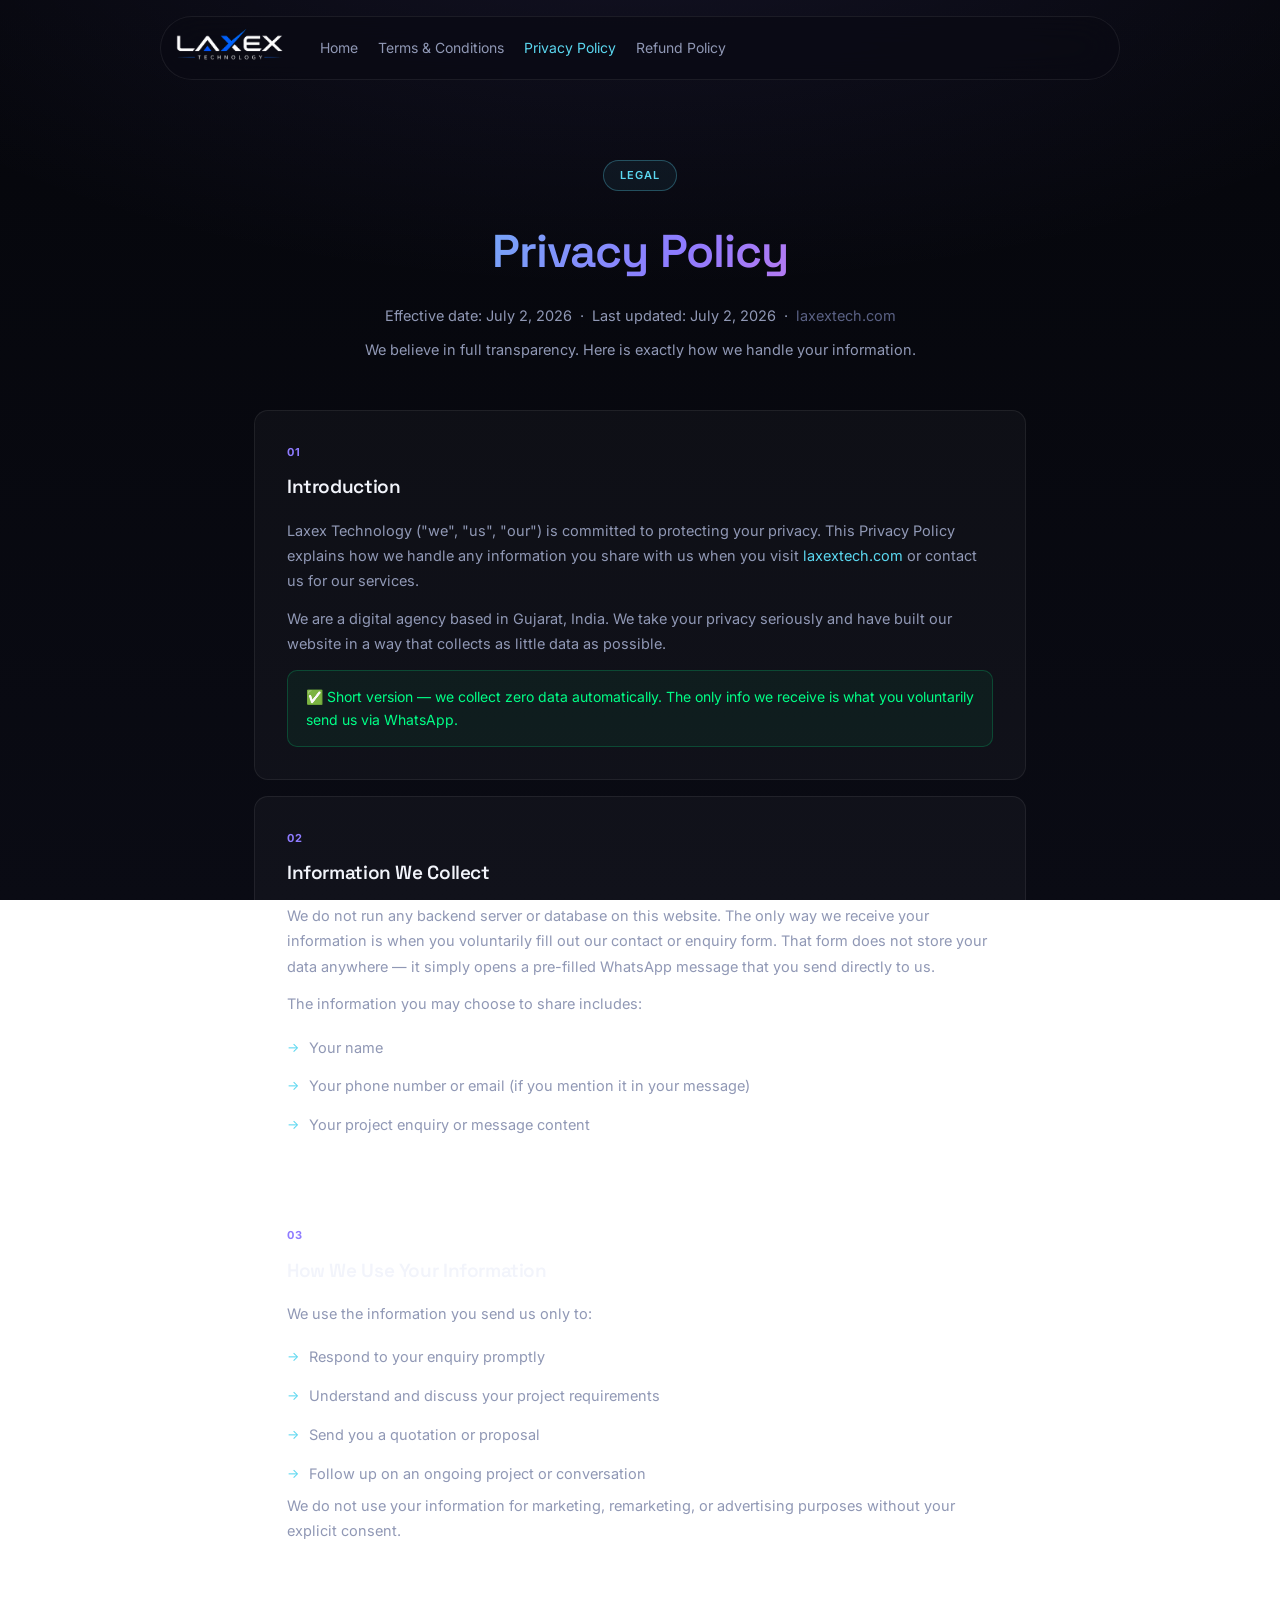
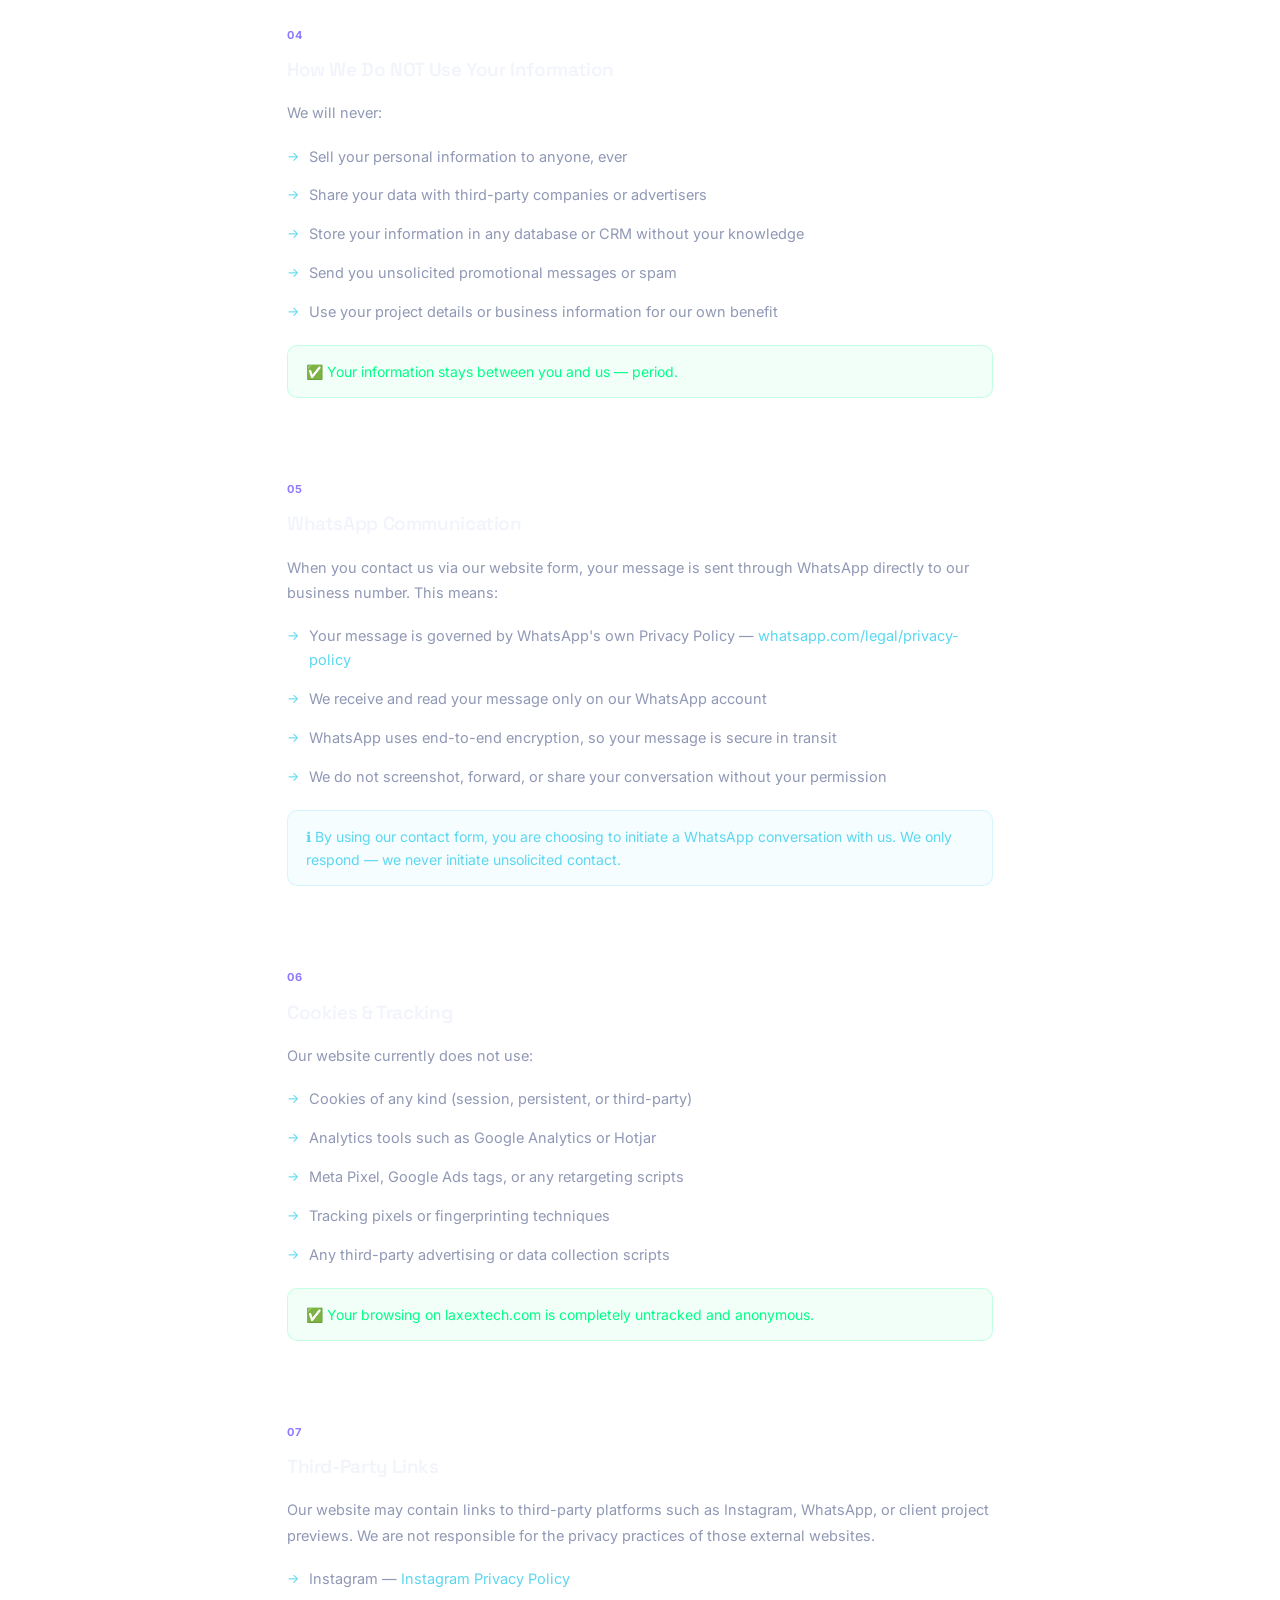
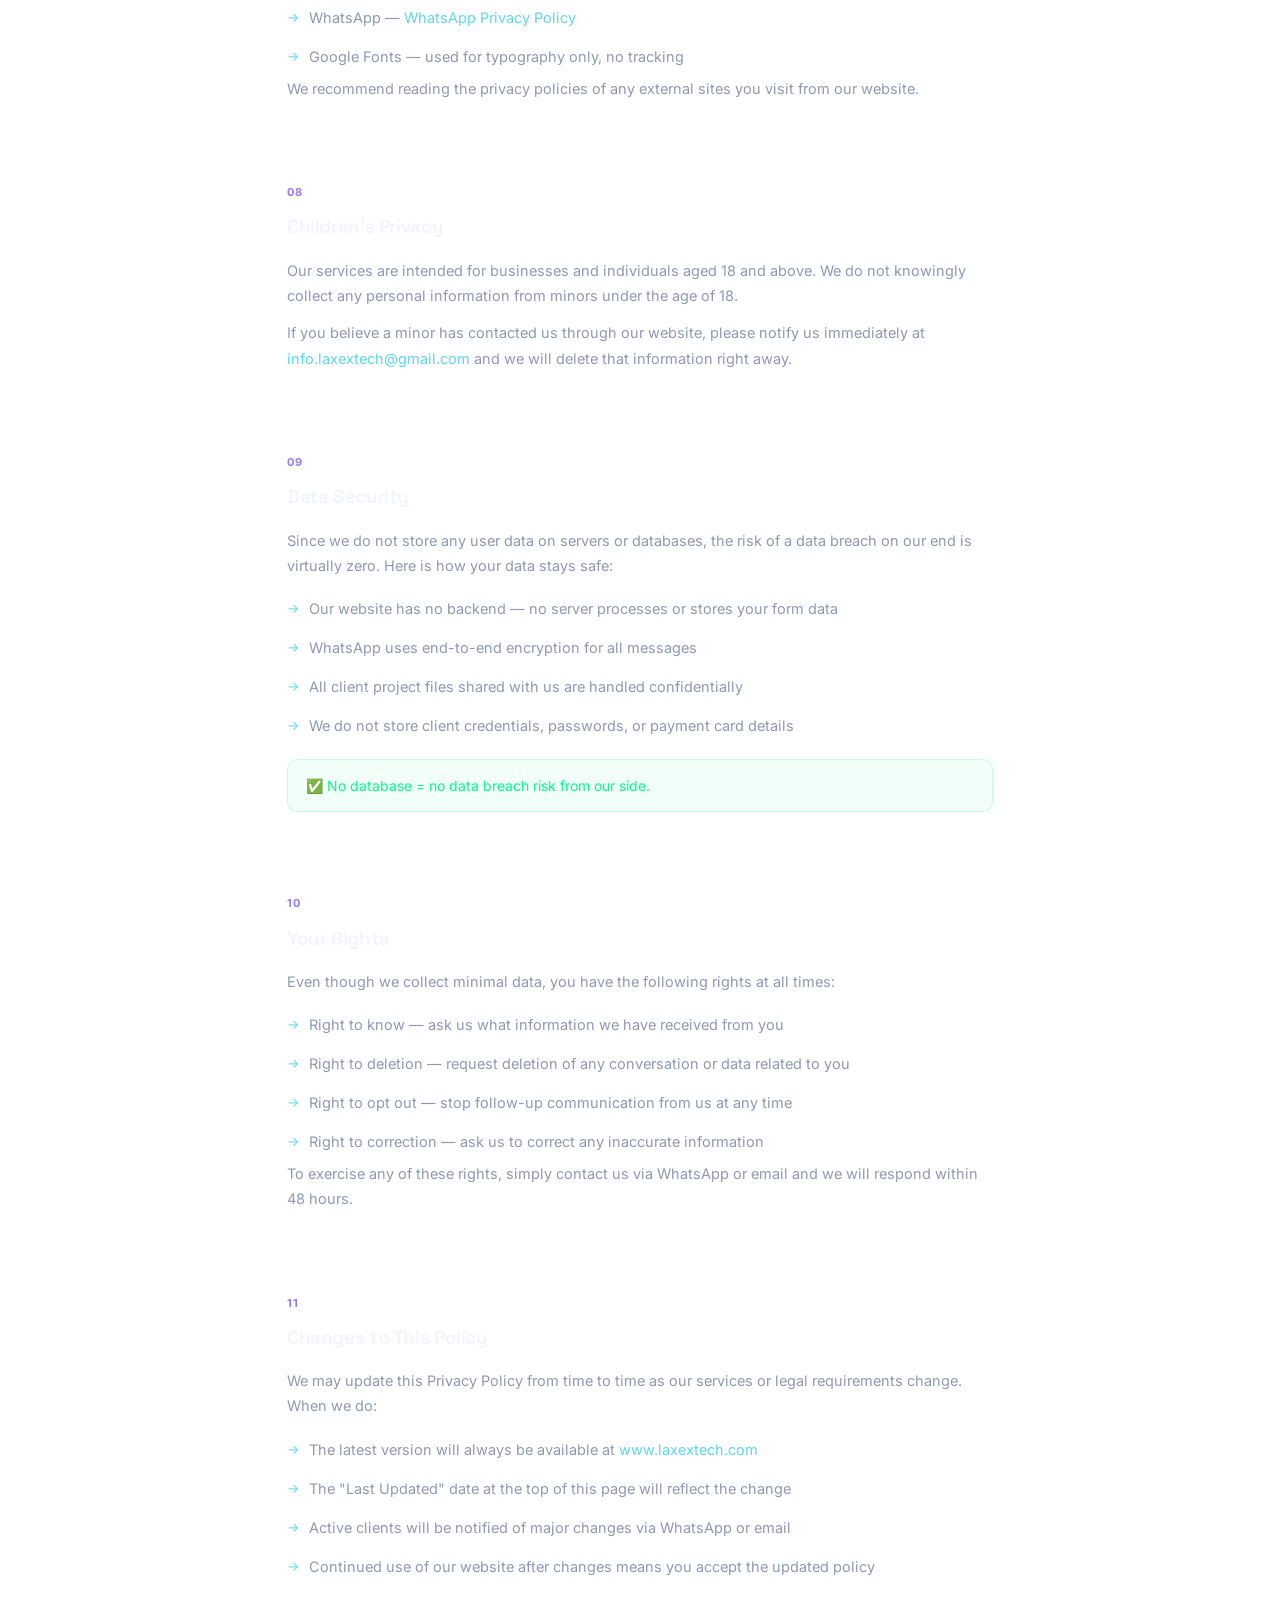
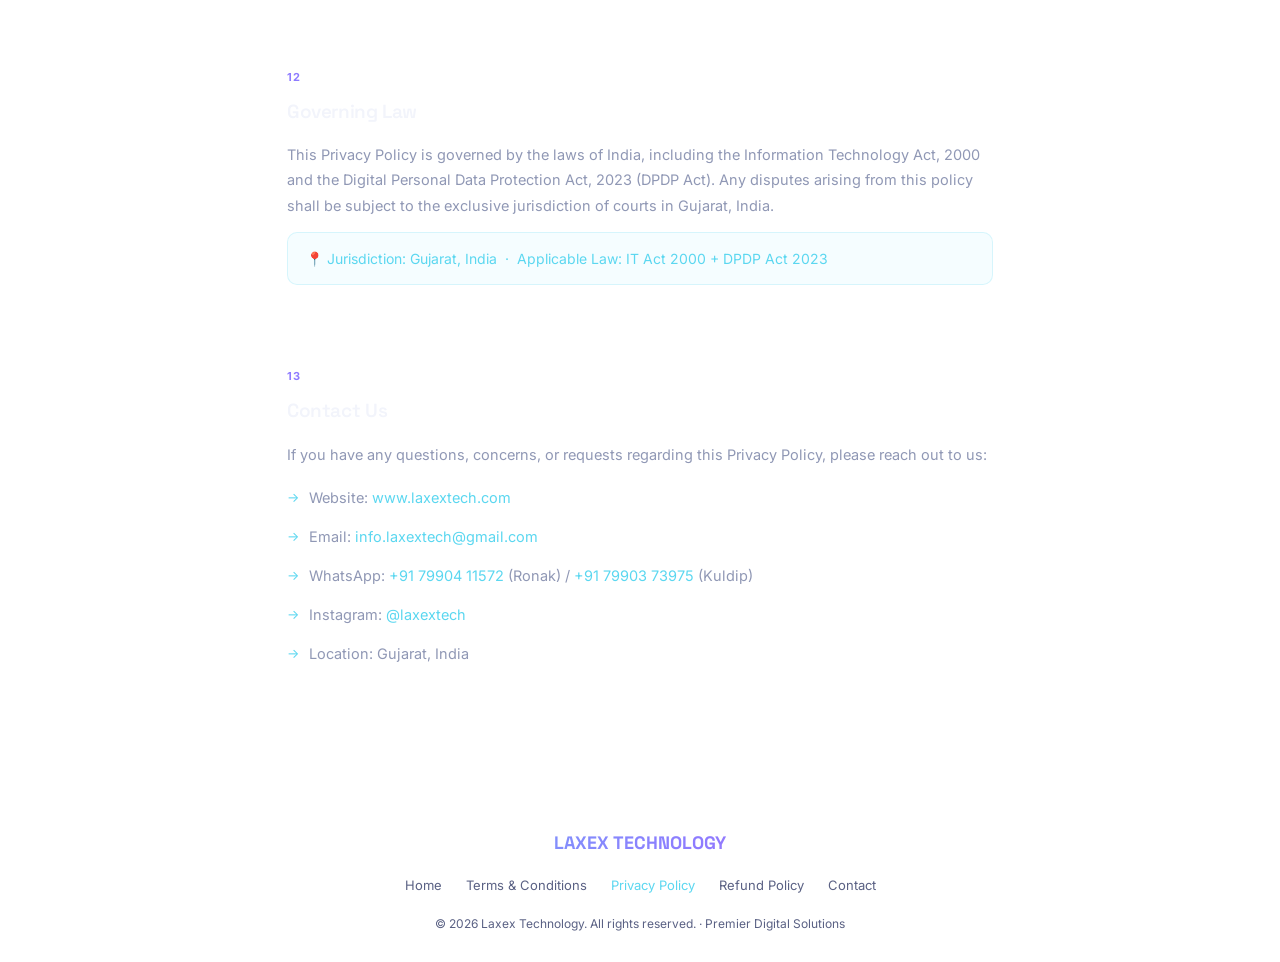
==== commit d85481d1: "Update print statement from 'Hello' to 'Goodbye'" ====
--- a/privacy.html
+++ b/privacy.html
@@ -179,7 +179,7 @@
   <div class="nav-inner">
     <div class="pill">
       <a href="https://laxextech.com">
-        <span class="logo-text">LAXEX TECHNOLOGY</span>
+       <img src="[data-uri]" alt="Laxex Technology" style="height:34px;width:auto;object-fit:contain;" />
       </a>
       <div class="links">
         <a href="https://laxextech.com">Home</a>
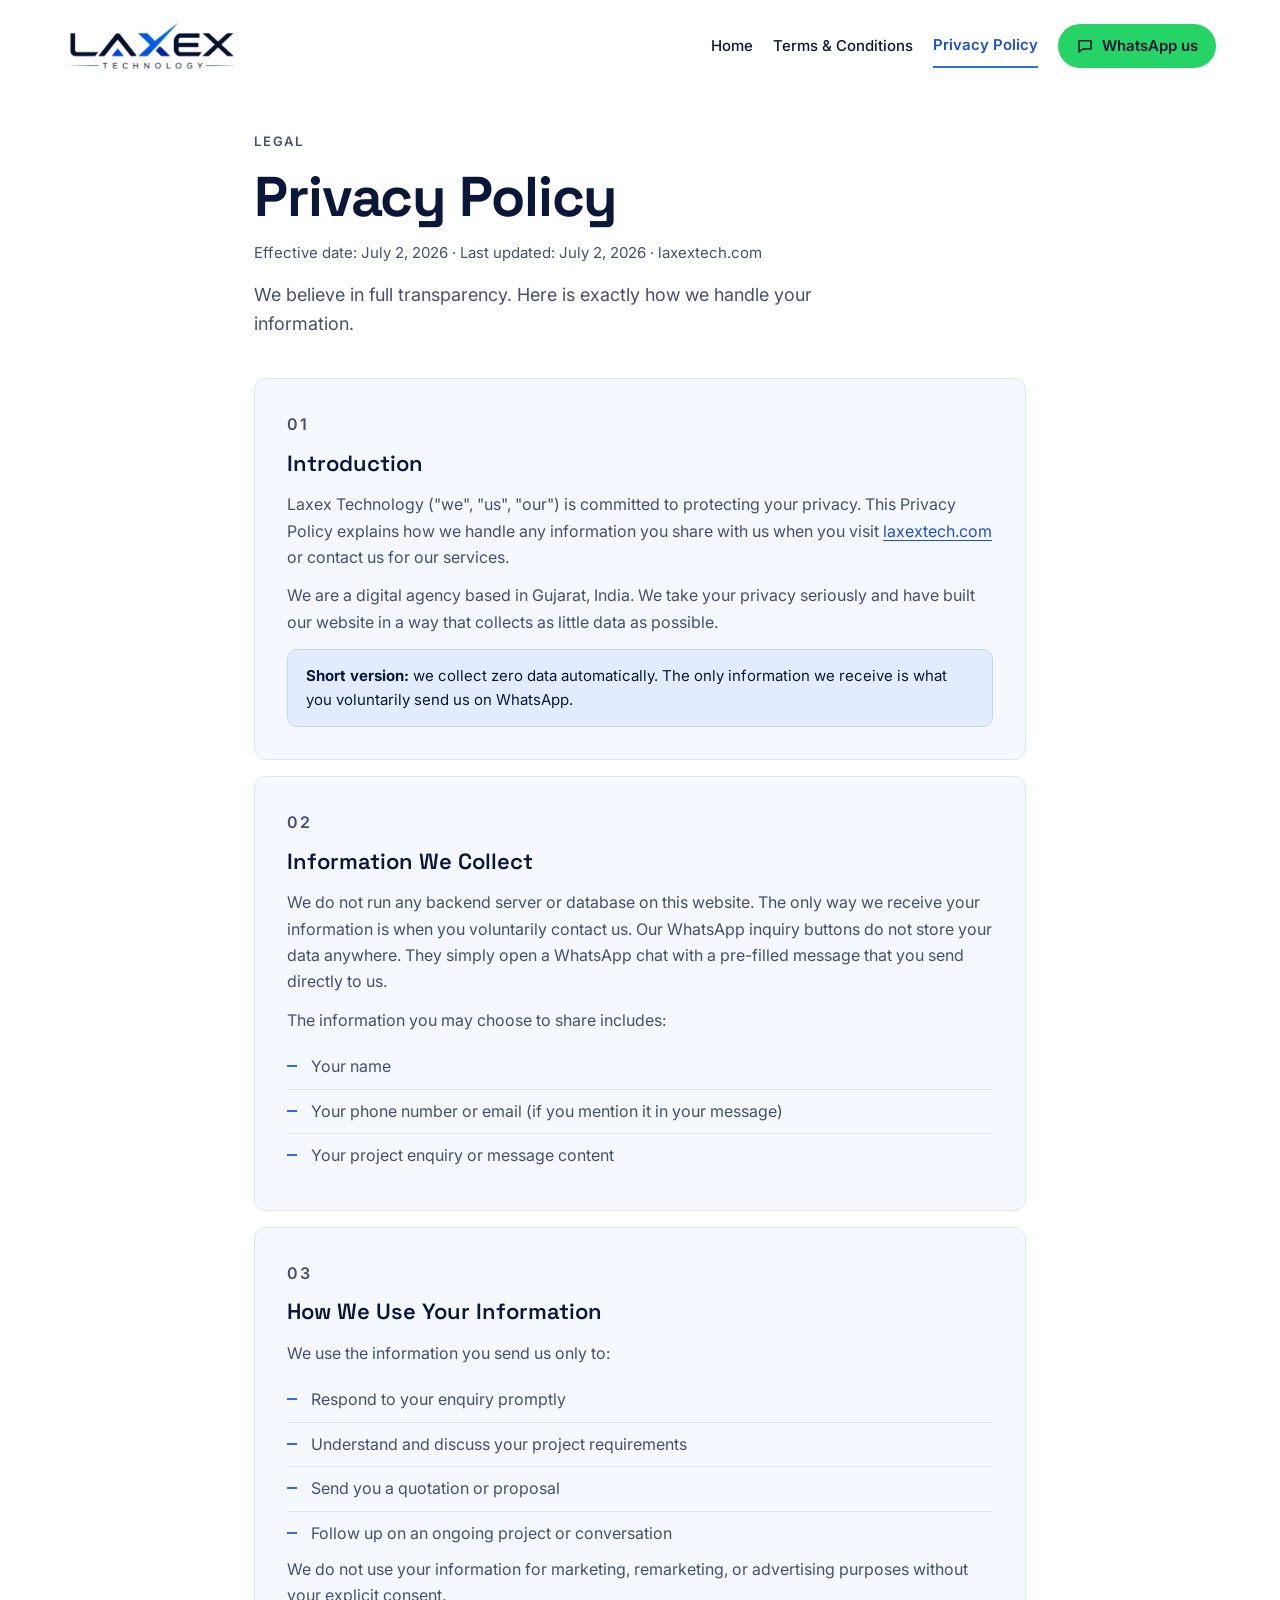
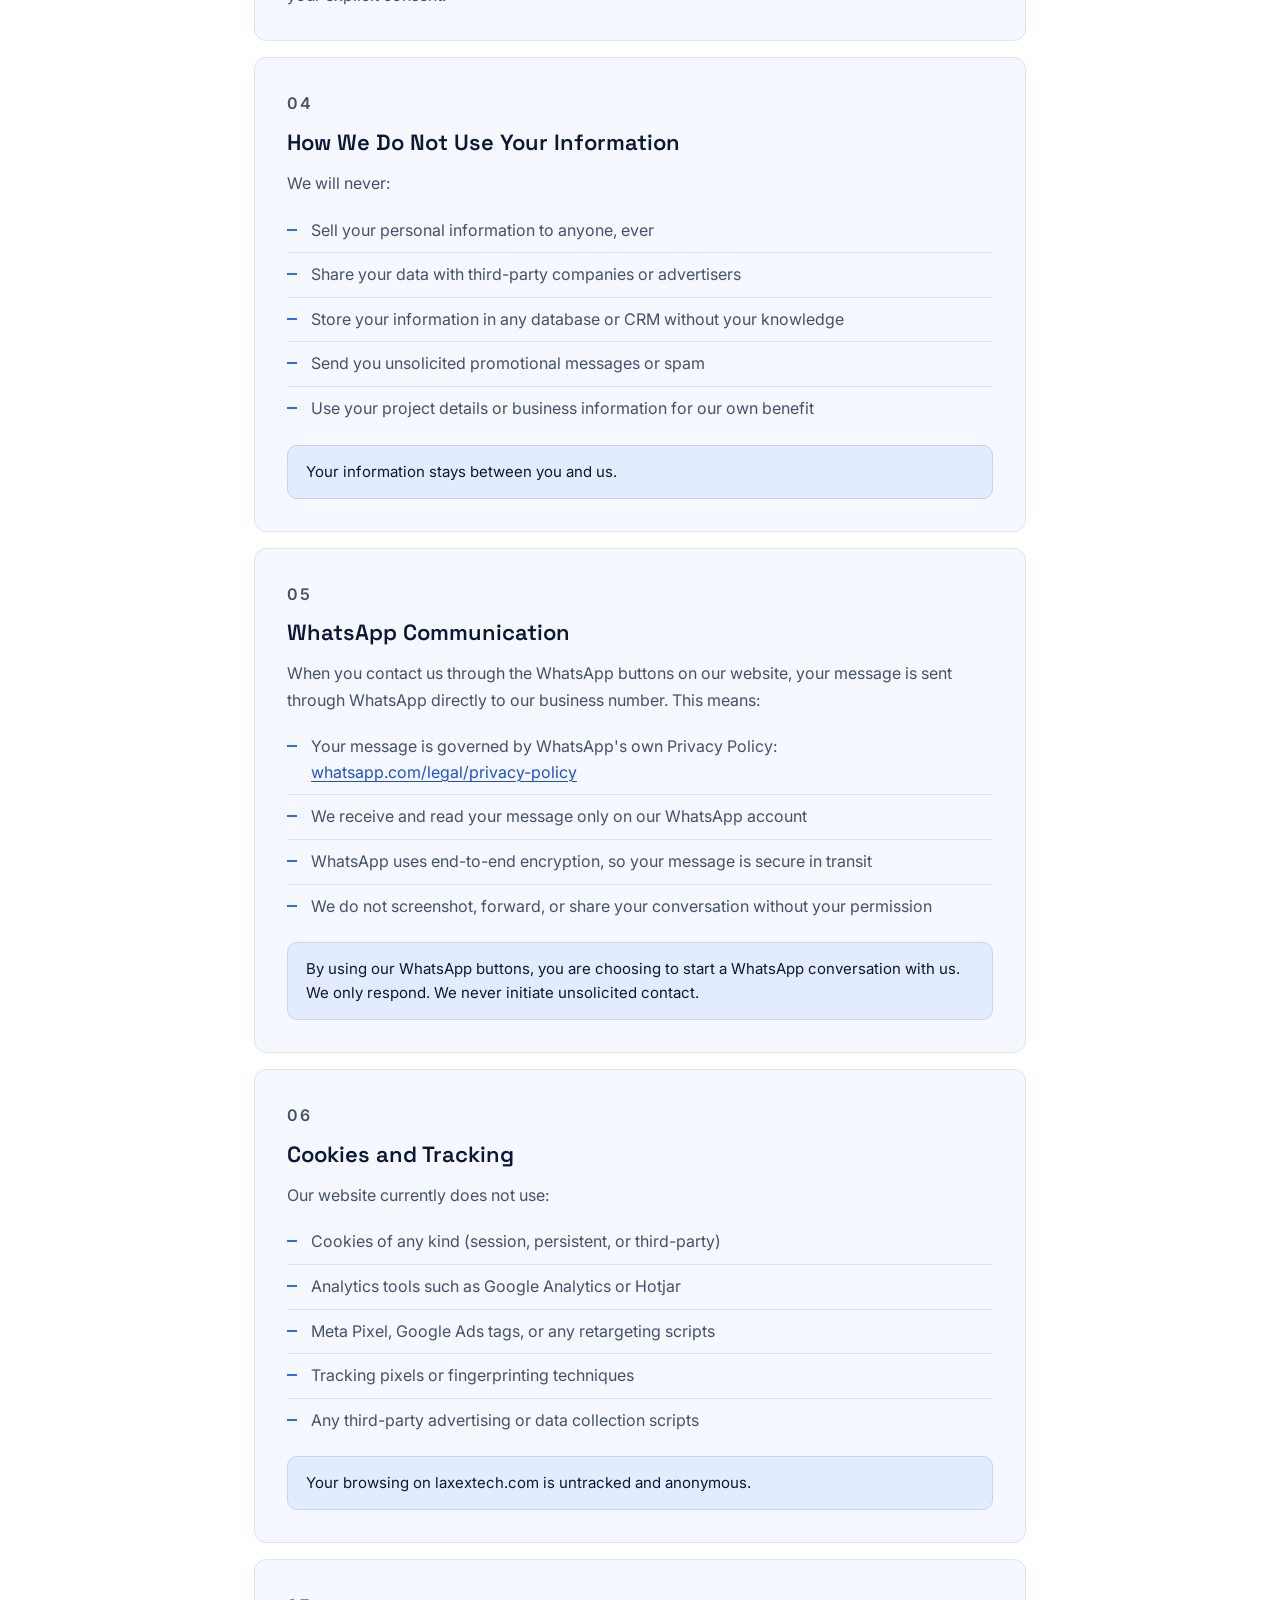
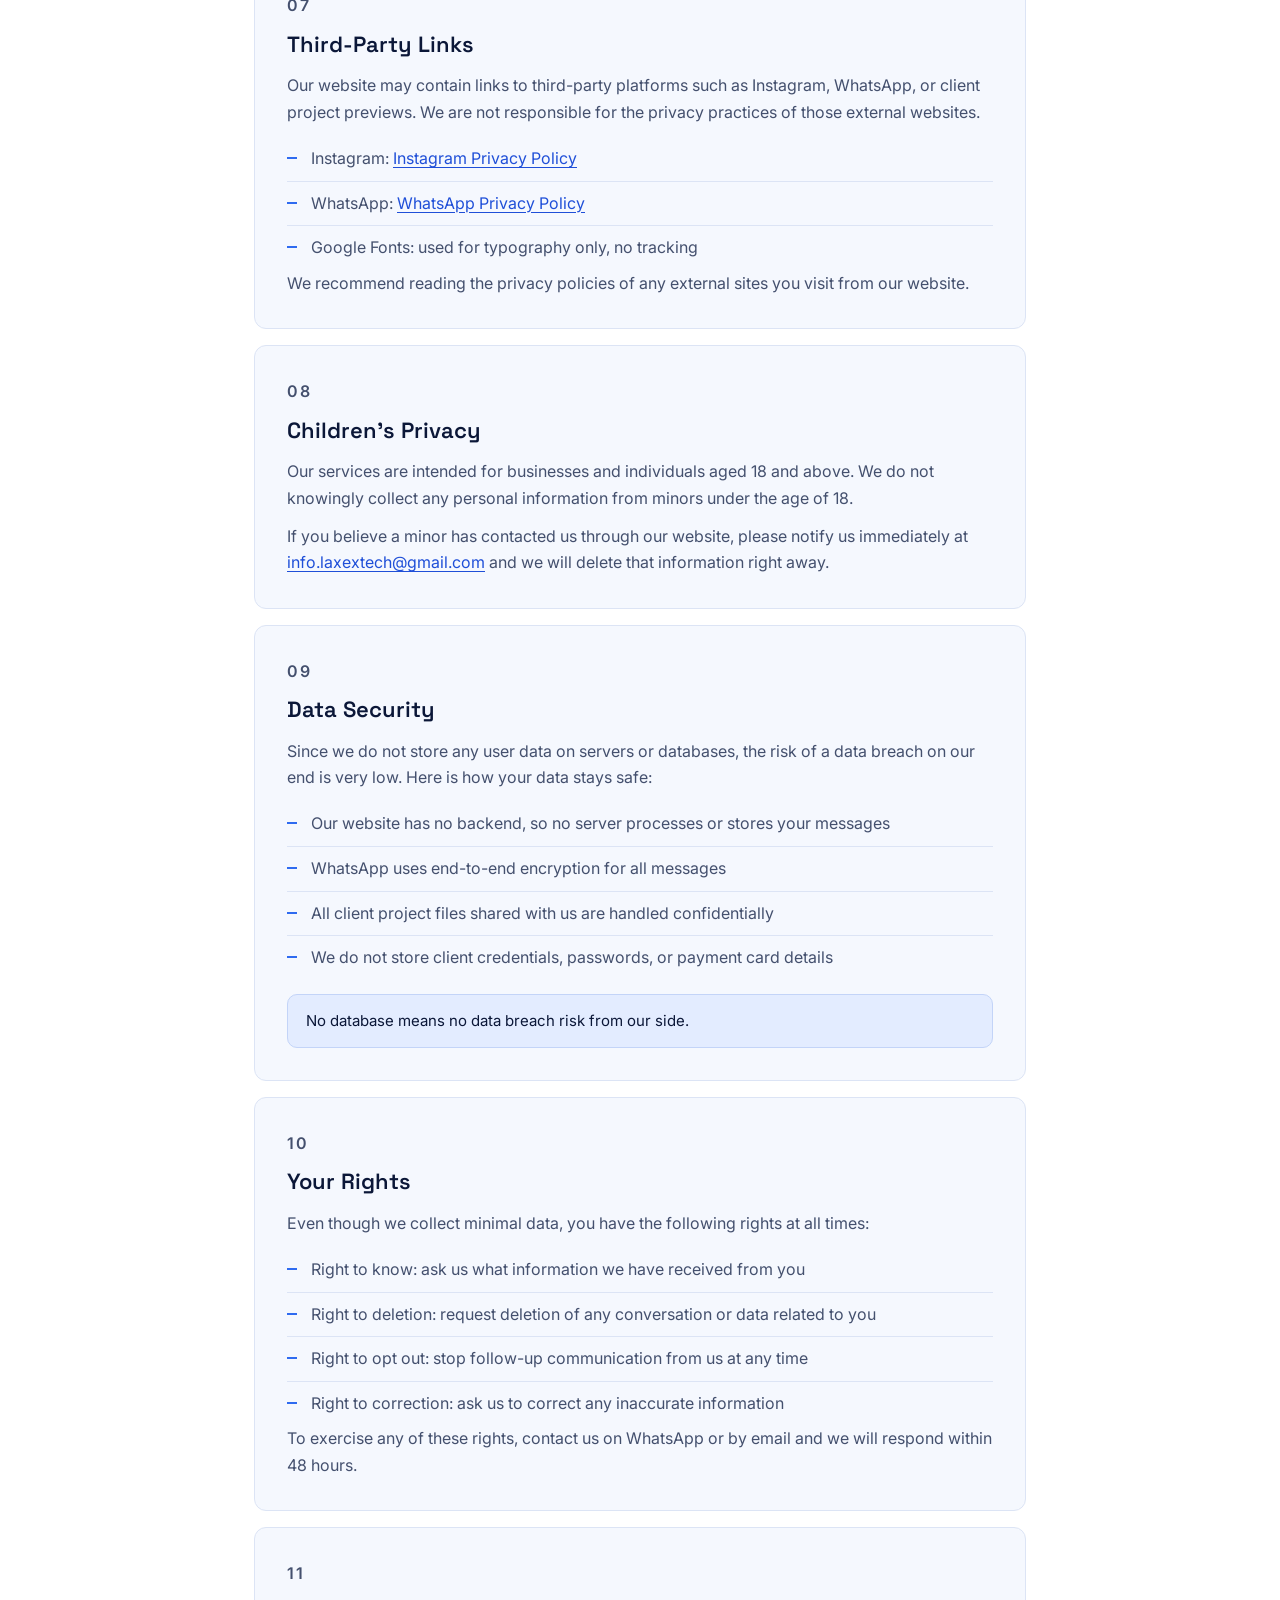
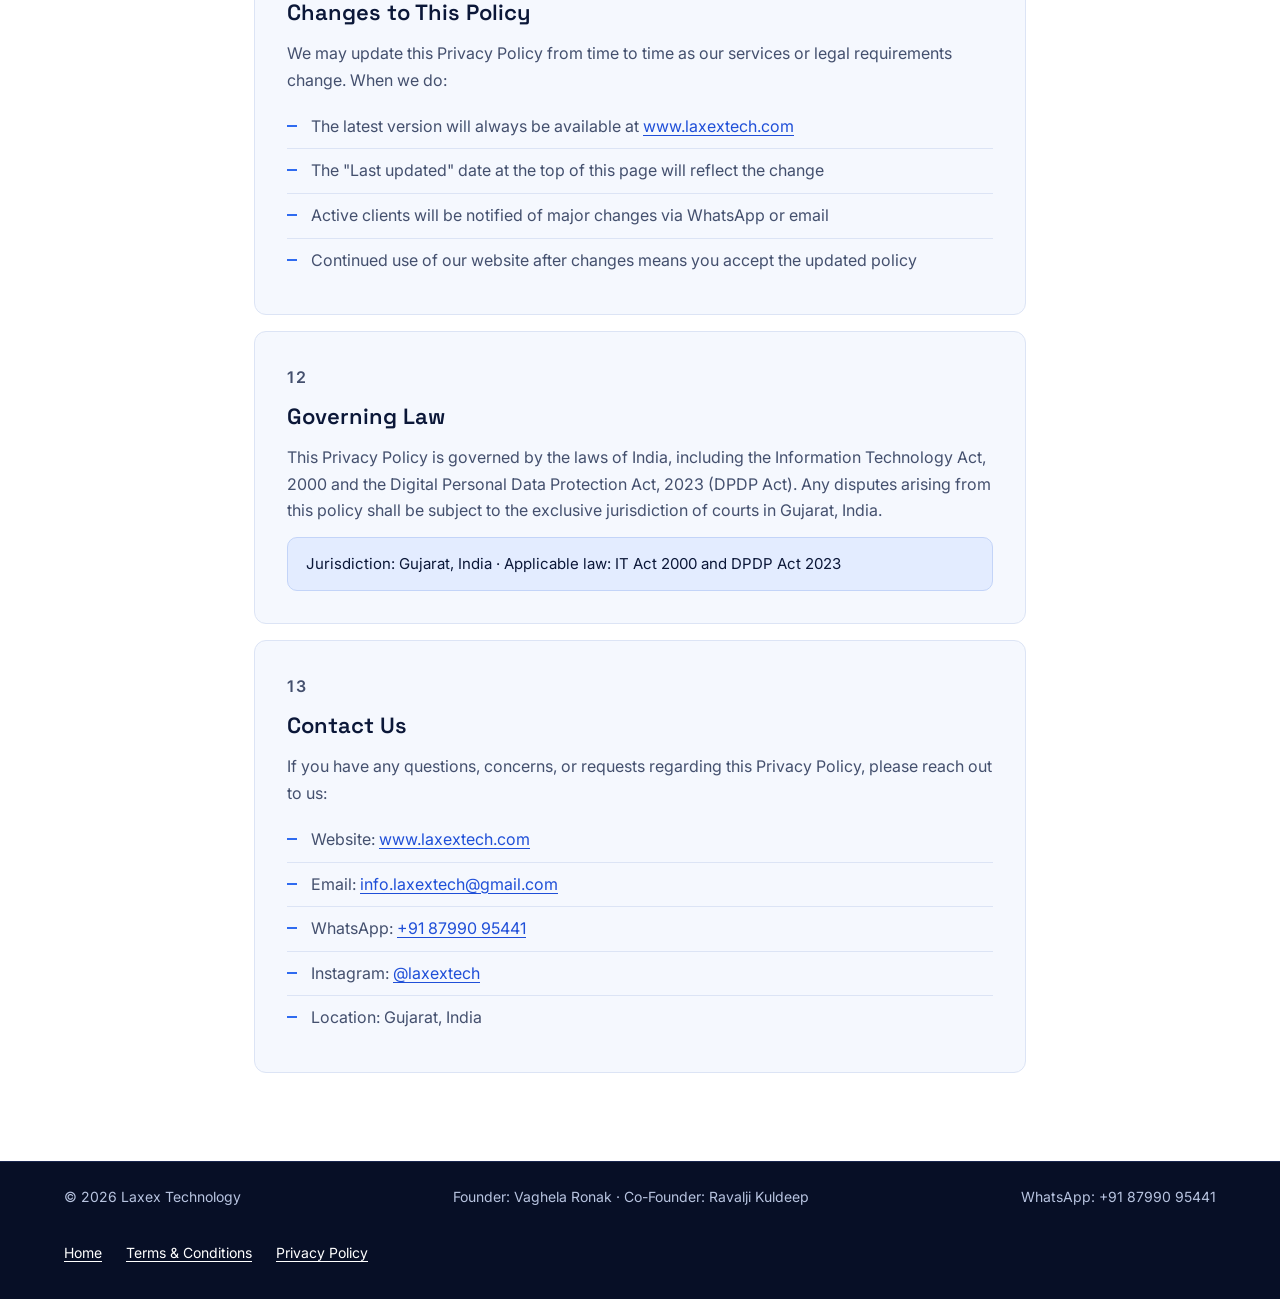
==== commit 62b51b9f: "new privacy.html" ====
--- a/privacy.html
+++ b/privacy.html
@@ -1,401 +1,237 @@
-<!DOCTYPE html>
+<!doctype html>
 <html lang="en">
 <head>
-<meta charset="UTF-8" />
-<meta name="viewport" content="width=device-width, initial-scale=1.0" />
+<meta charset="utf-8">
+<meta name="viewport" content="width=device-width, initial-scale=1">
 <title>Privacy Policy — Laxex Technology</title>
-<meta name="description" content="Privacy Policy for Laxex Technology. We collect zero user data. Read how we handle your information." />
-<link rel="preconnect" href="https://fonts.googleapis.com">
-<link rel="preconnect" href="https://fonts.gstatic.com" crossorigin>
-<link href="https://fonts.googleapis.com/css2?family=Inter:wght@400;500;600&family=Space+Grotesk:wght@500;600;700&display=swap" rel="stylesheet">
+<meta name="description" content="Privacy Policy for Laxex Technology.">
+<link rel="preconnect" href="https://fonts.googleapis.com"><link rel="preconnect" href="https://fonts.gstatic.com" crossorigin><link rel="stylesheet" href="https://fonts.googleapis.com/css2?family=Inter:wght@400;500;600&family=Space+Grotesk:wght@500;600;700&display=swap">
 <style>
-  :root {
-    --bg:     #05060B;
-    --surf:   #0A0B14;
-    --surf2:  #10121F;
-    --ink:    #F2F4FB;
-    --muted:  #9098B5;
-    --dim:    #5A6184;
-    --cyan:   #5BD7F0;
-    --violet: #8E7BFF;
-    --pink:   #FF7AD9;
-    --line:   rgba(255,255,255,0.07);
-    --lineb:  rgba(255,255,255,0.15);
-    --glass:  rgba(255,255,255,0.035);
-    --grad:   linear-gradient(120deg,#5BD7F0 0%,#8E7BFF 55%,#FF7AD9 100%);
-    --r:      14px;
-    --max:    820px;
-  }
-  *, *::before, *::after { margin:0; padding:0; box-sizing:border-box; }
-  html { scroll-behavior:smooth; }
-  body {
-    background: radial-gradient(ellipse 100% 60% at 50% -10%, rgba(142,123,255,.10), transparent 70%),
-                linear-gradient(180deg,#05060B 0%,#0A0B14 100%);
-    background-attachment: fixed;
-    color: var(--ink);
-    font-family: 'Inter', system-ui, sans-serif;
-    font-size: 15px;
-    line-height: 1.75;
-    -webkit-font-smoothing: antialiased;
-    overflow-x: hidden;
-  }
-  a { color: var(--cyan); text-decoration: none; }
-  a:hover { text-decoration: underline; }
-  h1,h2,h3 { font-family:'Space Grotesk',sans-serif; letter-spacing:-.02em; font-weight:600; }
-
-  /* NAV */
-  nav {
-    position: sticky; top:0; z-index:999;
-    padding: 16px 24px;
-    display: flex; justify-content: center;
-  }
-  .pill {
-    display: flex; align-items: center; gap:20px;
-    padding: 10px 20px 10px 14px;
-    border-radius: 999px;
-    background: rgba(10,11,20,.72);
-    border: 1px solid var(--line);
-    backdrop-filter: blur(20px);
-    -webkit-backdrop-filter: blur(20px);
-  }
-  .pill a { font-size:14px; color:var(--muted); transition:color .2s; white-space:nowrap; }
-  .pill a:hover { color:var(--ink); text-decoration:none; }
-  .pill a.active { color:var(--cyan); }
-  .pill .logo-text {
-    font-family:'Space Grotesk',sans-serif; font-weight:700; font-size:17px;
-    background: var(--grad); -webkit-background-clip:text; background-clip:text;
-    -webkit-text-fill-color:transparent; white-space:nowrap;
-  }
-  .nav-inner{position:relative;width:100%;max-width:960px;margin:0 auto;}
-  .links{display:flex;align-items:center;gap:20px;margin-left:16px;}
-  .nav-toggle{display:none;width:38px;height:38px;border-radius:50%;align-items:center;justify-content:center;background:rgba(255,255,255,0.06);border:1px solid var(--line);cursor:pointer;margin-left:auto;flex-shrink:0;}
-  .burger{width:18px;height:12px;position:relative;}
-  .burger span{position:absolute;left:0;width:100%;height:1.5px;background:var(--ink);border-radius:2px;transition:.25s;}
-  .burger span:nth-child(1){top:0;}
-  .burger span:nth-child(2){top:5px;}
-  .burger span:nth-child(3){top:10px;}
-  .nav-toggle.open .burger span:nth-child(1){top:5px;transform:rotate(45deg);}
-  .nav-toggle.open .burger span:nth-child(2){opacity:0;}
-  .nav-toggle.open .burger span:nth-child(3){top:5px;transform:rotate(-45deg);}
-  .mobile-menu{display:none;position:fixed;top:74px;left:14px;right:14px;z-index:997;border-radius:20px;padding:12px;flex-direction:column;gap:4px;background:rgba(10,14,26,0.96);border:1px solid var(--lineb);backdrop-filter:blur(24px);-webkit-backdrop-filter:blur(24px);transform:translateY(-12px);opacity:0;pointer-events:none;transition:transform .3s ease,opacity .3s ease;}
-  .mobile-menu.show{transform:translateY(0);opacity:1;pointer-events:auto;}
-  .mobile-menu a{padding:12px 14px;border-radius:12px;font-size:15px;color:var(--ink);font-weight:500;transition:background .2s;text-decoration:none;display:block;}
-  .mobile-menu a:hover{background:rgba(255,255,255,0.06);}
-  .mobile-menu a.active{color:var(--cyan);}
-  .mob-div{height:1px;background:var(--line);margin:6px 2px;}
-  @media(max-width:660px){ .links{display:none;} .nav-toggle{display:flex;} .mobile-menu{display:flex;} }
-
-  /* HERO */
-  .hero { max-width:var(--max); margin:64px auto 0; padding:0 24px; text-align:center; }
-  .badge {
-    display:inline-block; font-size:11px; font-weight:600; letter-spacing:.1em;
-    text-transform:uppercase; color:var(--cyan);
-    border:1px solid rgba(91,215,240,.3); border-radius:999px;
-    padding:5px 16px; margin-bottom:20px;
-    background:rgba(91,215,240,.06);
-  }
-  .hero h1 {
-    font-size: clamp(28px,5vw,46px);
-    background:var(--grad); -webkit-background-clip:text; background-clip:text;
-    -webkit-text-fill-color:transparent; margin-bottom:12px;
-  }
-  .hero p { color:var(--muted); font-size:14.5px; }
-  .hero p span { color:var(--dim); }
-
-  /* CONTENT */
-  .wrap { max-width:var(--max); margin:48px auto 80px; padding:0 24px; }
-
-  .card {
-    background:rgba(255,255,255,.03);
-    border:1px solid var(--line);
-    border-radius:var(--r);
-    padding:32px;
-    margin-bottom:16px;
-    transition:border-color .25s;
-  }
-  .card:hover { border-color:rgba(142,123,255,.22); }
-
-  .num { font-size:11px; font-weight:700; letter-spacing:.12em; text-transform:uppercase; color:var(--violet); margin-bottom:8px; }
-  .card h2 { font-size:19px; margin-bottom:14px; }
-  .card p { color:var(--muted); font-size:14.5px; margin-bottom:12px; }
-  .card p:last-child { margin-bottom:0; }
-  .card ul { list-style:none; margin-top:8px; }
-  .card ul li {
-    color:var(--muted); font-size:14.5px;
-    padding:7px 0 7px 22px; position:relative;
-    border-bottom:1px solid var(--line);
-    line-height:1.65;
-  }
-  .card ul li:last-child { border-bottom:none; }
-  .card ul li::before { content:"→"; position:absolute; left:0; color:var(--cyan); font-size:13px; top:8px; }
-
-  .note {
-    background:rgba(91,215,240,.06);
-    border:1px solid rgba(91,215,240,.2);
-    border-radius:10px;
-    padding:14px 18px;
-    margin-top:14px;
-    font-size:14px;
-    color:var(--cyan);
-    line-height:1.65;
-  }
-  .safe {
-    background:rgba(0,255,135,.05);
-    border:1px solid rgba(0,255,135,.2);
-    border-radius:10px;
-    padding:14px 18px;
-    margin-top:14px;
-    font-size:14px;
-    color:#00FF87;
-    line-height:1.65;
-  }
-
-  /* FOOTER */
-  footer {
-    border-top:1px solid var(--line);
-    padding:40px 24px 28px;
-    text-align:center;
-  }
-  .f-brand {
-    font-family:'Space Grotesk',sans-serif; font-weight:700; font-size:18px;
-    background:var(--grad); -webkit-background-clip:text; background-clip:text;
-    -webkit-text-fill-color:transparent; margin-bottom:16px; display:block;
-  }
-  .f-links { display:flex; justify-content:center; gap:24px; flex-wrap:wrap; margin-bottom:16px; }
-  .f-links a { font-size:13px; color:var(--dim); transition:color .2s; }
-  .f-links a:hover { color:var(--cyan); text-decoration:none; }
-  .f-links a.active { color:var(--cyan); }
-  .f-copy { font-size:12px; color:var(--dim); }
-
-  @media(max-width:600px) {
-    .card { padding:20px; }
-    .hero { margin-top:40px; }
-  }
+:root{color-scheme:light}
+body{background:#FFFFFF;color:#0B1738}
+
+body{margin:0}
+*{box-sizing:border-box}
+html{scroll-behavior:smooth}
+a{color:inherit;text-decoration:none}
+a:hover{opacity:.85}
+a:focus-visible{outline:3px solid #2F6BF0;outline-offset:3px}
+.lg-link{color:#1F4FD8;text-decoration:underline;text-underline-offset:3px}
+.lg-card{background:#F5F8FE;border:1px solid #DCE4F5;border-radius:12px;padding:32px;margin-bottom:16px}
+.lg-num{margin:0 0 8px;font-size:12px;font-weight:600;letter-spacing:.12em;text-transform:uppercase;color:#1F4FD8}
+.lg-card h2{margin:0 0 14px;font-family:'Space Grotesk',system-ui,sans-serif;font-size:22px;font-weight:600;line-height:1.25;color:#0B1738}
+.lg-card p{margin:0 0 12px;font-size:16px;line-height:1.65;color:#44506E}
+.lg-card p:last-child{margin-bottom:0}
+.lg-card ul{list-style:none;margin:8px 0 0;padding:0}
+.lg-card li{position:relative;padding:9px 0 9px 24px;border-bottom:1px solid #DCE4F5;font-size:16px;line-height:1.6;color:#44506E}
+.lg-card li:last-child{border-bottom:0}
+.lg-card li::before{content:"";position:absolute;left:0;top:20px;width:10px;height:2px;background:#2F6BF0}
+.lg-note{margin-top:14px;padding:14px 18px;border-radius:10px;background:#E3ECFF;border:1px solid #C3D4F8;color:#0B1738;font-size:15px;line-height:1.6}
+@media (max-width:600px){.lg-card{padding:20px}}
+
 </style>
 </head>
 <body>
 
-<nav>
-  <div class="nav-inner">
-    <div class="pill">
-      <a href="https://laxextech.com">
-       <img src="[data-uri]" alt="Laxex Technology" style="height:34px;width:auto;object-fit:contain;" />
-      </a>
-      <div class="links">
-        <a href="https://laxextech.com">Home</a>
-        <a href="/terms.html">Terms &amp; Conditions</a>
-        <a href="/privacy.html" class="active">Privacy Policy</a>
-        <a href="/refund.html">Refund Policy</a>
-      </div>
-      <button class="nav-toggle" id="navToggle" aria-label="Toggle menu">
-        <div class="burger"><span></span><span></span><span></span></div>
-      </button>
-    </div>
-  </div>
-</nav>
-
-<div class="mobile-menu" id="mobileMenu">
-  <a href="https://laxextech.com">🏠 Home</a>
-  <div class="mob-div"></div>
-  <a href="/terms.html">📄 Terms &amp; Conditions</a>
-  <a href="/privacy.html" class="active">🔒 Privacy Policy</a>
-  <a href="/refund.html">💰 Refund Policy</a>
-  <div class="mob-div"></div>
-  <a href="https://wa.me/917990411572" target="_blank" style="color:#00FF87;">💬 WhatsApp Us</a>
-</div>
-
-<section class="hero">
-  <div class="badge">Legal</div>
-  <h1>Privacy Policy</h1>
-  <p>Effective date: July 2, 2026 &nbsp;·&nbsp; Last updated: July 2, 2026 &nbsp;·&nbsp; <span>laxextech.com</span></p>
-  <p style="margin-top:8px;">We believe in full transparency. Here is exactly how we handle your information.</p>
-</section>
-
-<div class="wrap">
-
-  <!-- 01 -->
-  <div class="card">
-    <div class="num">01</div>
-    <h2>Introduction</h2>
-    <p>Laxex Technology ("we", "us", "our") is committed to protecting your privacy. This Privacy Policy explains how we handle any information you share with us when you visit <a href="https://laxextech.com">laxextech.com</a> or contact us for our services.</p>
-    <p>We are a digital agency based in Gujarat, India. We take your privacy seriously and have built our website in a way that collects as little data as possible.</p>
-    <div class="safe">✅ Short version — we collect zero data automatically. The only info we receive is what you voluntarily send us via WhatsApp.</div>
-  </div>
-
-  <!-- 02 -->
-  <div class="card">
-    <div class="num">02</div>
-    <h2>Information We Collect</h2>
-    <p>We do not run any backend server or database on this website. The only way we receive your information is when you voluntarily fill out our contact or enquiry form. That form does not store your data anywhere — it simply opens a pre-filled WhatsApp message that you send directly to us.</p>
-    <p>The information you may choose to share includes:</p>
-    <ul>
-      <li>Your name</li>
-      <li>Your phone number or email (if you mention it in your message)</li>
-      <li>Your project enquiry or message content</li>
-    </ul>
-  </div>
-
-  <!-- 03 -->
-  <div class="card">
-    <div class="num">03</div>
-    <h2>How We Use Your Information</h2>
-    <p>We use the information you send us only to:</p>
-    <ul>
-      <li>Respond to your enquiry promptly</li>
-      <li>Understand and discuss your project requirements</li>
-      <li>Send you a quotation or proposal</li>
-      <li>Follow up on an ongoing project or conversation</li>
-    </ul>
-    <p>We do not use your information for marketing, remarketing, or advertising purposes without your explicit consent.</p>
-  </div>
-
-  <!-- 04 -->
-  <div class="card">
-    <div class="num">04</div>
-    <h2>How We Do NOT Use Your Information</h2>
-    <p>We will never:</p>
-    <ul>
-      <li>Sell your personal information to anyone, ever</li>
-      <li>Share your data with third-party companies or advertisers</li>
-      <li>Store your information in any database or CRM without your knowledge</li>
-      <li>Send you unsolicited promotional messages or spam</li>
-      <li>Use your project details or business information for our own benefit</li>
-    </ul>
-    <div class="safe">✅ Your information stays between you and us — period.</div>
-  </div>
-
-  <!-- 05 -->
-  <div class="card">
-    <div class="num">05</div>
-    <h2>WhatsApp Communication</h2>
-    <p>When you contact us via our website form, your message is sent through WhatsApp directly to our business number. This means:</p>
-    <ul>
-      <li>Your message is governed by WhatsApp's own Privacy Policy — <a href="https://www.whatsapp.com/legal/privacy-policy" target="_blank">whatsapp.com/legal/privacy-policy</a></li>
-      <li>We receive and read your message only on our WhatsApp account</li>
-      <li>WhatsApp uses end-to-end encryption, so your message is secure in transit</li>
-      <li>We do not screenshot, forward, or share your conversation without your permission</li>
-    </ul>
-    <div class="note">ℹ️ By using our contact form, you are choosing to initiate a WhatsApp conversation with us. We only respond — we never initiate unsolicited contact.</div>
-  </div>
-
-  <!-- 06 -->
-  <div class="card">
-    <div class="num">06</div>
-    <h2>Cookies &amp; Tracking</h2>
-    <p>Our website currently does not use:</p>
-    <ul>
-      <li>Cookies of any kind (session, persistent, or third-party)</li>
-      <li>Analytics tools such as Google Analytics or Hotjar</li>
-      <li>Meta Pixel, Google Ads tags, or any retargeting scripts</li>
-      <li>Tracking pixels or fingerprinting techniques</li>
-      <li>Any third-party advertising or data collection scripts</li>
-    </ul>
-    <div class="safe">✅ Your browsing on laxextech.com is completely untracked and anonymous.</div>
-  </div>
-
-  <!-- 07 -->
-  <div class="card">
-    <div class="num">07</div>
-    <h2>Third-Party Links</h2>
-    <p>Our website may contain links to third-party platforms such as Instagram, WhatsApp, or client project previews. We are not responsible for the privacy practices of those external websites.</p>
-    <ul>
-      <li>Instagram — <a href="https://privacycenter.instagram.com/policy" target="_blank">Instagram Privacy Policy</a></li>
-      <li>WhatsApp — <a href="https://www.whatsapp.com/legal/privacy-policy" target="_blank">WhatsApp Privacy Policy</a></li>
-      <li>Google Fonts — used for typography only, no tracking</li>
-    </ul>
-    <p>We recommend reading the privacy policies of any external sites you visit from our website.</p>
-  </div>
-
-  <!-- 08 -->
-  <div class="card">
-    <div class="num">08</div>
-    <h2>Children's Privacy</h2>
-    <p>Our services are intended for businesses and individuals aged 18 and above. We do not knowingly collect any personal information from minors under the age of 18.</p>
-    <p>If you believe a minor has contacted us through our website, please notify us immediately at <a href="mailto:info.laxextech@gmail.com">info.laxextech@gmail.com</a> and we will delete that information right away.</p>
-  </div>
-
-  <!-- 09 -->
-  <div class="card">
-    <div class="num">09</div>
-    <h2>Data Security</h2>
-    <p>Since we do not store any user data on servers or databases, the risk of a data breach on our end is virtually zero. Here is how your data stays safe:</p>
-    <ul>
-      <li>Our website has no backend — no server processes or stores your form data</li>
-      <li>WhatsApp uses end-to-end encryption for all messages</li>
-      <li>All client project files shared with us are handled confidentially</li>
-      <li>We do not store client credentials, passwords, or payment card details</li>
-    </ul>
-    <div class="safe">✅ No database = no data breach risk from our side.</div>
-  </div>
-
-  <!-- 10 -->
-  <div class="card">
-    <div class="num">10</div>
-    <h2>Your Rights</h2>
-    <p>Even though we collect minimal data, you have the following rights at all times:</p>
-    <ul>
-      <li>Right to know — ask us what information we have received from you</li>
-      <li>Right to deletion — request deletion of any conversation or data related to you</li>
-      <li>Right to opt out — stop follow-up communication from us at any time</li>
-      <li>Right to correction — ask us to correct any inaccurate information</li>
-    </ul>
-    <p>To exercise any of these rights, simply contact us via WhatsApp or email and we will respond within 48 hours.</p>
-  </div>
-
-  <!-- 11 -->
-  <div class="card">
-    <div class="num">11</div>
-    <h2>Changes to This Policy</h2>
-    <p>We may update this Privacy Policy from time to time as our services or legal requirements change. When we do:</p>
-    <ul>
-      <li>The latest version will always be available at <a href="https://www.laxextech.com">www.laxextech.com</a></li>
-      <li>The "Last Updated" date at the top of this page will reflect the change</li>
-      <li>Active clients will be notified of major changes via WhatsApp or email</li>
-      <li>Continued use of our website after changes means you accept the updated policy</li>
-    </ul>
-  </div>
-
-  <!-- 12 -->
-  <div class="card">
-    <div class="num">12</div>
-    <h2>Governing Law</h2>
-    <p>This Privacy Policy is governed by the laws of India, including the Information Technology Act, 2000 and the Digital Personal Data Protection Act, 2023 (DPDP Act). Any disputes arising from this policy shall be subject to the exclusive jurisdiction of courts in Gujarat, India.</p>
-    <div class="note">📍 Jurisdiction: Gujarat, India &nbsp;·&nbsp; Applicable Law: IT Act 2000 + DPDP Act 2023</div>
-  </div>
-
-  <!-- 13 -->
-  <div class="card">
-    <div class="num">13</div>
-    <h2>Contact Us</h2>
-    <p>If you have any questions, concerns, or requests regarding this Privacy Policy, please reach out to us:</p>
-    <ul>
-      <li>Website: <a href="https://www.laxextech.com">www.laxextech.com</a></li>
-      <li>Email: <a href="mailto:info.laxextech@gmail.com">info.laxextech@gmail.com</a></li>
-      <li>WhatsApp: <a href="https://wa.me/917990411572">+91 79904 11572</a> (Ronak) / <a href="https://wa.me/917990373975">+91 79903 73975</a> (Kuldip)</li>
-      <li>Instagram: <a href="https://instagram.com/laxextech" target="_blank">@laxextech</a></li>
-      <li>Location: Gujarat, India</li>
-    </ul>
-  </div>
-
-</div>
-
-<footer>
-  <span class="f-brand">LAXEX TECHNOLOGY</span>
-  <div class="f-links">
-    <a href="https://laxextech.com">Home</a>
-    <a href="/terms.html">Terms &amp; Conditions</a>
-    <a href="/privacy.html" class="active">Privacy Policy</a>
-    <a href="/refund.html">Refund Policy</a>
-    <a href="mailto:info.laxextech@gmail.com">Contact</a>
-  </div>
-  <p class="f-copy">© 2026 Laxex Technology. All rights reserved. · Premier Digital Solutions</p>
-</footer>
-
-<script>
-  const t=document.getElementById('navToggle');
-  const m=document.getElementById('mobileMenu');
-  t.addEventListener('click',()=>{t.classList.toggle('open');m.classList.toggle('show');});
-  m.querySelectorAll('a').forEach(a=>a.addEventListener('click',()=>{t.classList.remove('open');m.classList.remove('show');}));
-</script>
+<div style="width: 100%; background: #FFFFFF; color: #0B1738; font-family: 'Inter', system-ui, sans-serif; font-size: 16px; line-height: 1.5">
+
+<!-- NAV -->
+<div style="max-width: 1200px; margin: 0 auto; padding: 0 24px; width: 100%">
+<div style="display: flex; flex-wrap: wrap; align-items: center; justify-content: space-between; gap: 12px 24px; padding: 18px 0">
+<a href="index.html" style="display: flex; align-items: center; min-height: 44px">
+<img src="[data-uri]" alt="Laxex Technology" style="display: block; height: 56px; width: auto; max-width: 100%">
+</a>
+<div style="display: flex; flex-wrap: wrap; align-items: center; gap: 4px 20px">
+<a href="index.html" style="display: inline-flex; align-items: center; min-height: 44px; font-size: 15px; font-weight: 500">Home</a>
+<a href="terms.html" style="display: inline-flex; align-items: center; min-height: 44px; font-size: 15px; font-weight: 500">Terms &amp; Conditions</a>
+<a href="privacy.html" style="display: inline-flex; align-items: center; min-height: 44px; font-size: 15px; font-weight: 600; color: #1F4FD8; border-bottom: 2px solid #2F6BF0">Privacy Policy</a>
+<a href="https://wa.me/918799095441?text=Hello%20Laxex%20Technology%2C%20I%20would%20like%20to%20make%20an%20inquiry." style="display: inline-flex; align-items: center; gap: 8px; min-height: 44px; padding: 0 18px; border-radius: 999px; background: #25D366; color: #0B1738; font-size: 15px; font-weight: 600">
+<svg width="18" height="18" viewBox="0 0 24 24" fill="none" stroke="currentColor" stroke-width="2" stroke-linecap="round" stroke-linejoin="round" aria-hidden="true"><path d="M4 5h16v11H9l-5 4z"/></svg>
+WhatsApp us
+</a>
+</div>
+</div>
+</div>
+
+<!-- HERO -->
+<div style="max-width: 820px; margin: 0 auto; padding: 40px 24px 40px; width: 100%; display: flex; flex-direction: column; align-items: flex-start; gap: 16px">
+<span style="font-size: 13px; font-weight: 600; letter-spacing: 0.14em; text-transform: uppercase; color: #44506E">Legal</span>
+<h1 style="margin: 0; font-family: 'Space Grotesk', system-ui, sans-serif; font-weight: 700; font-size: clamp(36px, 5vw, 56px); line-height: 1.05; letter-spacing: -0.02em; text-wrap: balance">Privacy Policy</h1>
+<p style="margin: 0; font-size: 15px; color: #44506E">Effective date: July 2, 2026 · Last updated: July 2, 2026 · laxextech.com</p>
+<p style="margin: 0; max-width: 56ch; font-size: 18px; line-height: 1.6; color: #44506E">We believe in full transparency. Here is exactly how we handle your information.</p>
+</div>
+
+<!-- CONTENT -->
+<div style="max-width: 820px; margin: 0 auto; padding: 0 24px 72px; width: 100%">
+
+<div class="lg-card">
+<p class="lg-num">01</p>
+<h2>Introduction</h2>
+<p>Laxex Technology ("we", "us", "our") is committed to protecting your privacy. This Privacy Policy explains how we handle any information you share with us when you visit <a class="lg-link" href="https://laxextech.com">laxextech.com</a> or contact us for our services.</p>
+<p>We are a digital agency based in Gujarat, India. We take your privacy seriously and have built our website in a way that collects as little data as possible.</p>
+<div class="lg-note"><strong>Short version:</strong> we collect zero data automatically. The only information we receive is what you voluntarily send us on WhatsApp.</div>
+</div>
+
+<div class="lg-card">
+<p class="lg-num">02</p>
+<h2>Information We Collect</h2>
+<p>We do not run any backend server or database on this website. The only way we receive your information is when you voluntarily contact us. Our WhatsApp inquiry buttons do not store your data anywhere. They simply open a WhatsApp chat with a pre-filled message that you send directly to us.</p>
+<p>The information you may choose to share includes:</p>
+<ul>
+<li>Your name</li>
+<li>Your phone number or email (if you mention it in your message)</li>
+<li>Your project enquiry or message content</li>
+</ul>
+</div>
+
+<div class="lg-card">
+<p class="lg-num">03</p>
+<h2>How We Use Your Information</h2>
+<p>We use the information you send us only to:</p>
+<ul>
+<li>Respond to your enquiry promptly</li>
+<li>Understand and discuss your project requirements</li>
+<li>Send you a quotation or proposal</li>
+<li>Follow up on an ongoing project or conversation</li>
+</ul>
+<p>We do not use your information for marketing, remarketing, or advertising purposes without your explicit consent.</p>
+</div>
+
+<div class="lg-card">
+<p class="lg-num">04</p>
+<h2>How We Do Not Use Your Information</h2>
+<p>We will never:</p>
+<ul>
+<li>Sell your personal information to anyone, ever</li>
+<li>Share your data with third-party companies or advertisers</li>
+<li>Store your information in any database or CRM without your knowledge</li>
+<li>Send you unsolicited promotional messages or spam</li>
+<li>Use your project details or business information for our own benefit</li>
+</ul>
+<div class="lg-note">Your information stays between you and us.</div>
+</div>
+
+<div class="lg-card">
+<p class="lg-num">05</p>
+<h2>WhatsApp Communication</h2>
+<p>When you contact us through the WhatsApp buttons on our website, your message is sent through WhatsApp directly to our business number. This means:</p>
+<ul>
+<li>Your message is governed by WhatsApp's own Privacy Policy: <a class="lg-link" href="https://www.whatsapp.com/legal/privacy-policy" target="_blank">whatsapp.com/legal/privacy-policy</a></li>
+<li>We receive and read your message only on our WhatsApp account</li>
+<li>WhatsApp uses end-to-end encryption, so your message is secure in transit</li>
+<li>We do not screenshot, forward, or share your conversation without your permission</li>
+</ul>
+<div class="lg-note">By using our WhatsApp buttons, you are choosing to start a WhatsApp conversation with us. We only respond. We never initiate unsolicited contact.</div>
+</div>
+
+<div class="lg-card">
+<p class="lg-num">06</p>
+<h2>Cookies and Tracking</h2>
+<p>Our website currently does not use:</p>
+<ul>
+<li>Cookies of any kind (session, persistent, or third-party)</li>
+<li>Analytics tools such as Google Analytics or Hotjar</li>
+<li>Meta Pixel, Google Ads tags, or any retargeting scripts</li>
+<li>Tracking pixels or fingerprinting techniques</li>
+<li>Any third-party advertising or data collection scripts</li>
+</ul>
+<div class="lg-note">Your browsing on laxextech.com is untracked and anonymous.</div>
+</div>
+
+<div class="lg-card">
+<p class="lg-num">07</p>
+<h2>Third-Party Links</h2>
+<p>Our website may contain links to third-party platforms such as Instagram, WhatsApp, or client project previews. We are not responsible for the privacy practices of those external websites.</p>
+<ul>
+<li>Instagram: <a class="lg-link" href="https://privacycenter.instagram.com/policy" target="_blank">Instagram Privacy Policy</a></li>
+<li>WhatsApp: <a class="lg-link" href="https://www.whatsapp.com/legal/privacy-policy" target="_blank">WhatsApp Privacy Policy</a></li>
+<li>Google Fonts: used for typography only, no tracking</li>
+</ul>
+<p>We recommend reading the privacy policies of any external sites you visit from our website.</p>
+</div>
+
+<div class="lg-card">
+<p class="lg-num">08</p>
+<h2>Children's Privacy</h2>
+<p>Our services are intended for businesses and individuals aged 18 and above. We do not knowingly collect any personal information from minors under the age of 18.</p>
+<p>If you believe a minor has contacted us through our website, please notify us immediately at <a class="lg-link" href="mailto:info.laxextech@gmail.com">info.laxextech@gmail.com</a> and we will delete that information right away.</p>
+</div>
+
+<div class="lg-card">
+<p class="lg-num">09</p>
+<h2>Data Security</h2>
+<p>Since we do not store any user data on servers or databases, the risk of a data breach on our end is very low. Here is how your data stays safe:</p>
+<ul>
+<li>Our website has no backend, so no server processes or stores your messages</li>
+<li>WhatsApp uses end-to-end encryption for all messages</li>
+<li>All client project files shared with us are handled confidentially</li>
+<li>We do not store client credentials, passwords, or payment card details</li>
+</ul>
+<div class="lg-note">No database means no data breach risk from our side.</div>
+</div>
+
+<div class="lg-card">
+<p class="lg-num">10</p>
+<h2>Your Rights</h2>
+<p>Even though we collect minimal data, you have the following rights at all times:</p>
+<ul>
+<li>Right to know: ask us what information we have received from you</li>
+<li>Right to deletion: request deletion of any conversation or data related to you</li>
+<li>Right to opt out: stop follow-up communication from us at any time</li>
+<li>Right to correction: ask us to correct any inaccurate information</li>
+</ul>
+<p>To exercise any of these rights, contact us on WhatsApp or by email and we will respond within 48 hours.</p>
+</div>
+
+<div class="lg-card">
+<p class="lg-num">11</p>
+<h2>Changes to This Policy</h2>
+<p>We may update this Privacy Policy from time to time as our services or legal requirements change. When we do:</p>
+<ul>
+<li>The latest version will always be available at <a class="lg-link" href="https://www.laxextech.com">www.laxextech.com</a></li>
+<li>The "Last updated" date at the top of this page will reflect the change</li>
+<li>Active clients will be notified of major changes via WhatsApp or email</li>
+<li>Continued use of our website after changes means you accept the updated policy</li>
+</ul>
+</div>
+
+<div class="lg-card">
+<p class="lg-num">12</p>
+<h2>Governing Law</h2>
+<p>This Privacy Policy is governed by the laws of India, including the Information Technology Act, 2000 and the Digital Personal Data Protection Act, 2023 (DPDP Act). Any disputes arising from this policy shall be subject to the exclusive jurisdiction of courts in Gujarat, India.</p>
+<div class="lg-note">Jurisdiction: Gujarat, India · Applicable law: IT Act 2000 and DPDP Act 2023</div>
+</div>
+
+<div class="lg-card">
+<p class="lg-num">13</p>
+<h2>Contact Us</h2>
+<p>If you have any questions, concerns, or requests regarding this Privacy Policy, please reach out to us:</p>
+<ul>
+<li>Website: <a class="lg-link" href="https://www.laxextech.com">www.laxextech.com</a></li>
+<li>Email: <a class="lg-link" href="mailto:info.laxextech@gmail.com">info.laxextech@gmail.com</a></li>
+<li>WhatsApp: <a class="lg-link" href="https://wa.me/918799095441">+91 87990 95441</a></li>
+<li>Instagram: <a class="lg-link" href="https://instagram.com/laxextech" target="_blank">@laxextech</a></li>
+<li>Location: Gujarat, India</li>
+</ul>
+</div>
+
+</div>
+
+<!-- FOOTER -->
+<div style="width: 100%; background: #070F26; color: #B8C4E0; border-top: 1px solid #18254D">
+<div style="max-width: 1200px; margin: 0 auto; padding: 24px; width: 100%; display: flex; flex-wrap: wrap; justify-content: space-between; gap: 8px 24px; font-size: 14px">
+<span>© 2026 Laxex Technology</span>
+<span>Founder: Vaghela Ronak · Co-Founder: Ravalji Kuldeep</span>
+<span>WhatsApp: +91 87990 95441</span>
+</div>
+<div style="max-width: 1200px; margin: 0 auto; padding: 0 24px 24px; width: 100%; display: flex; flex-wrap: wrap; gap: 4px 24px; font-size: 14px">
+<a href="index.html" style="display: inline-flex; align-items: center; min-height: 44px; color: #FFFFFF; text-decoration: underline; text-underline-offset: 3px">Home</a>
+<a href="terms.html" style="display: inline-flex; align-items: center; min-height: 44px; color: #FFFFFF; text-decoration: underline; text-underline-offset: 3px">Terms &amp; Conditions</a>
+<a href="privacy.html" style="display: inline-flex; align-items: center; min-height: 44px; color: #FFFFFF; text-decoration: underline; text-underline-offset: 3px">Privacy Policy</a>
+</div>
+</div>
+
+</div>
+
 </body>
 </html>
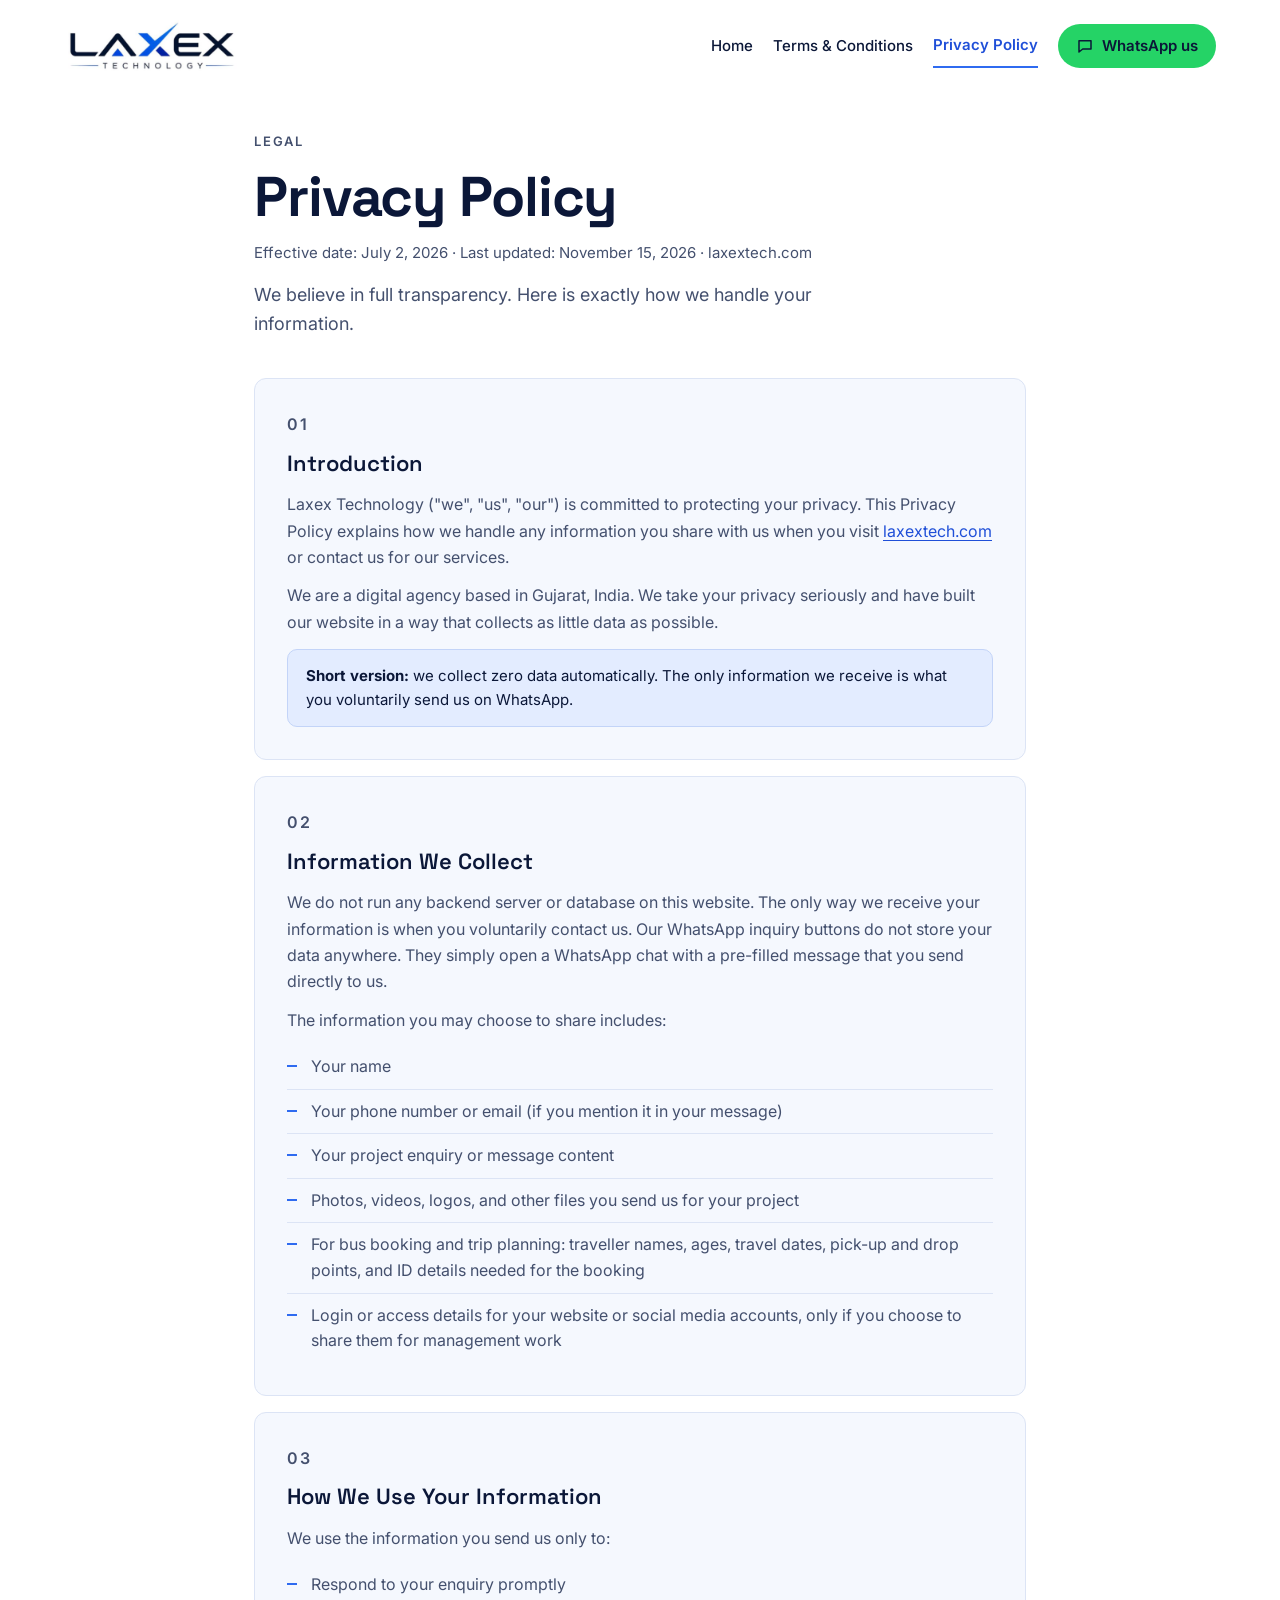
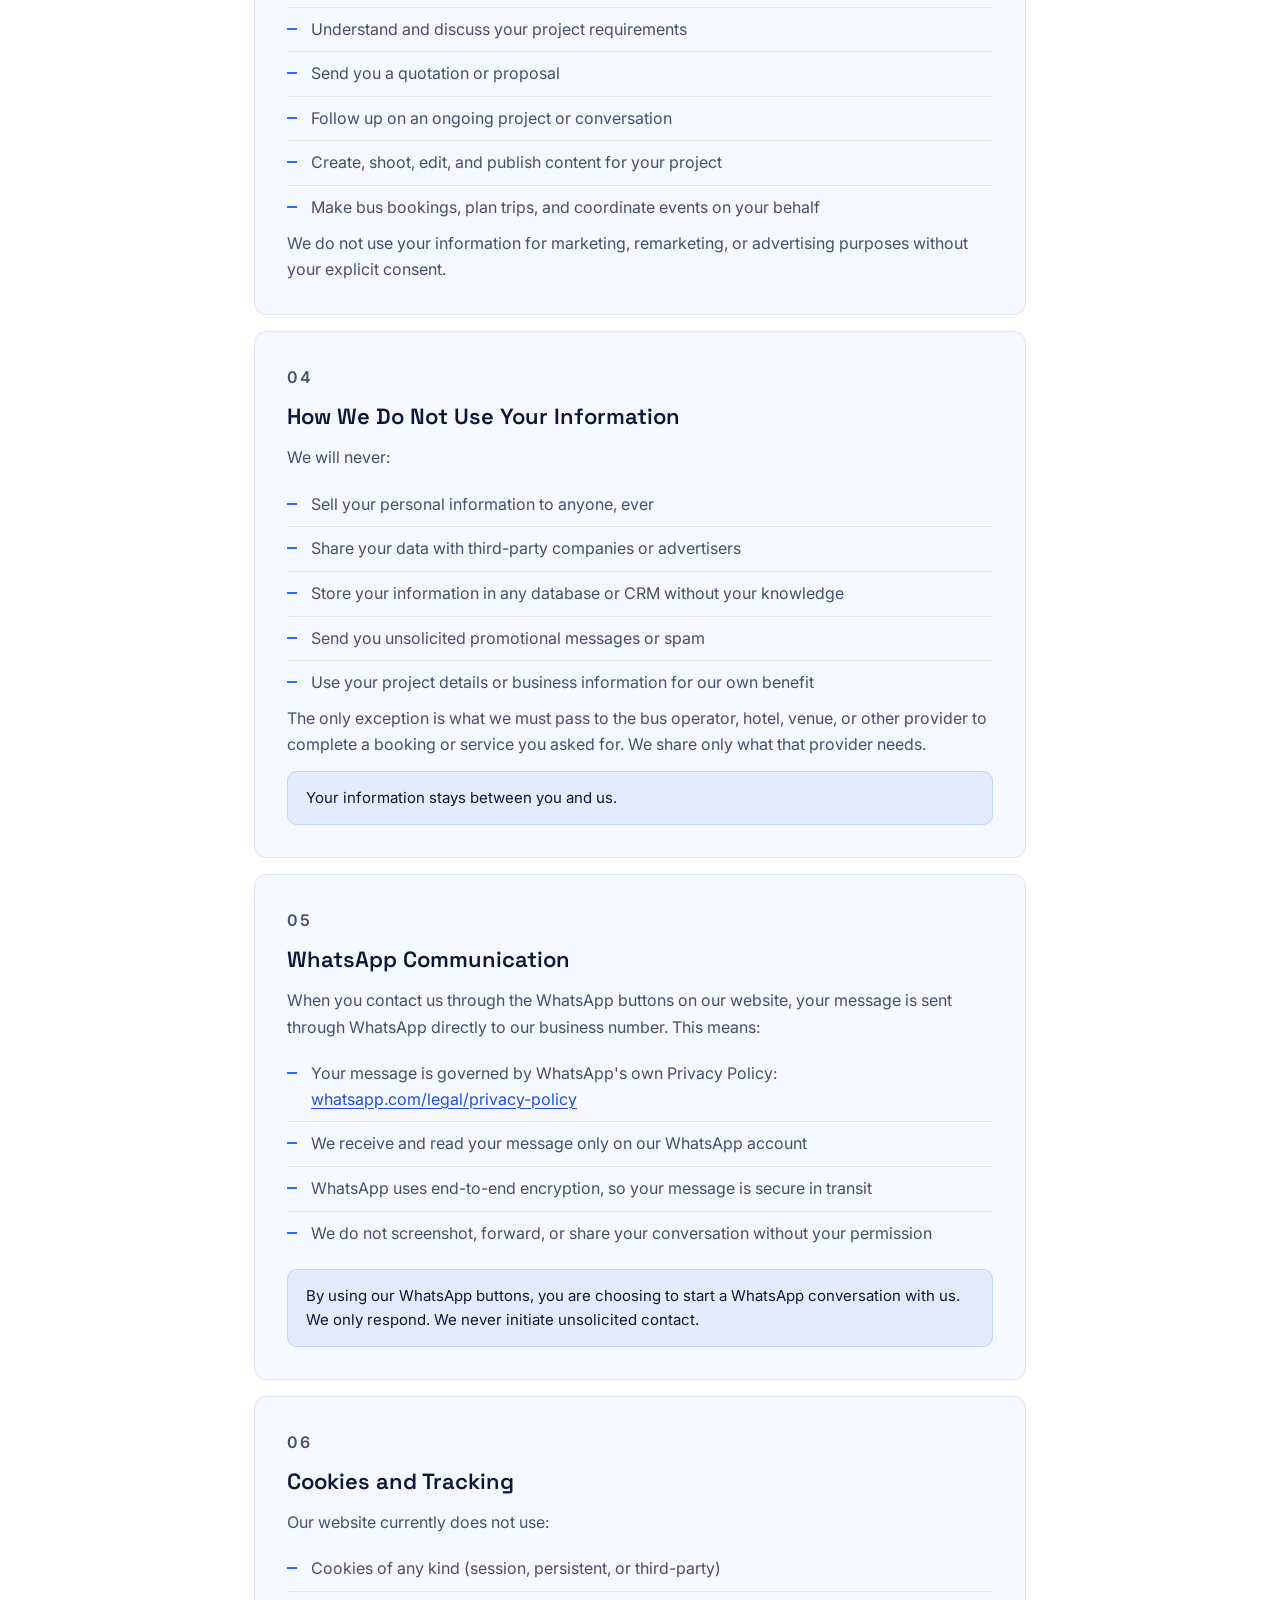
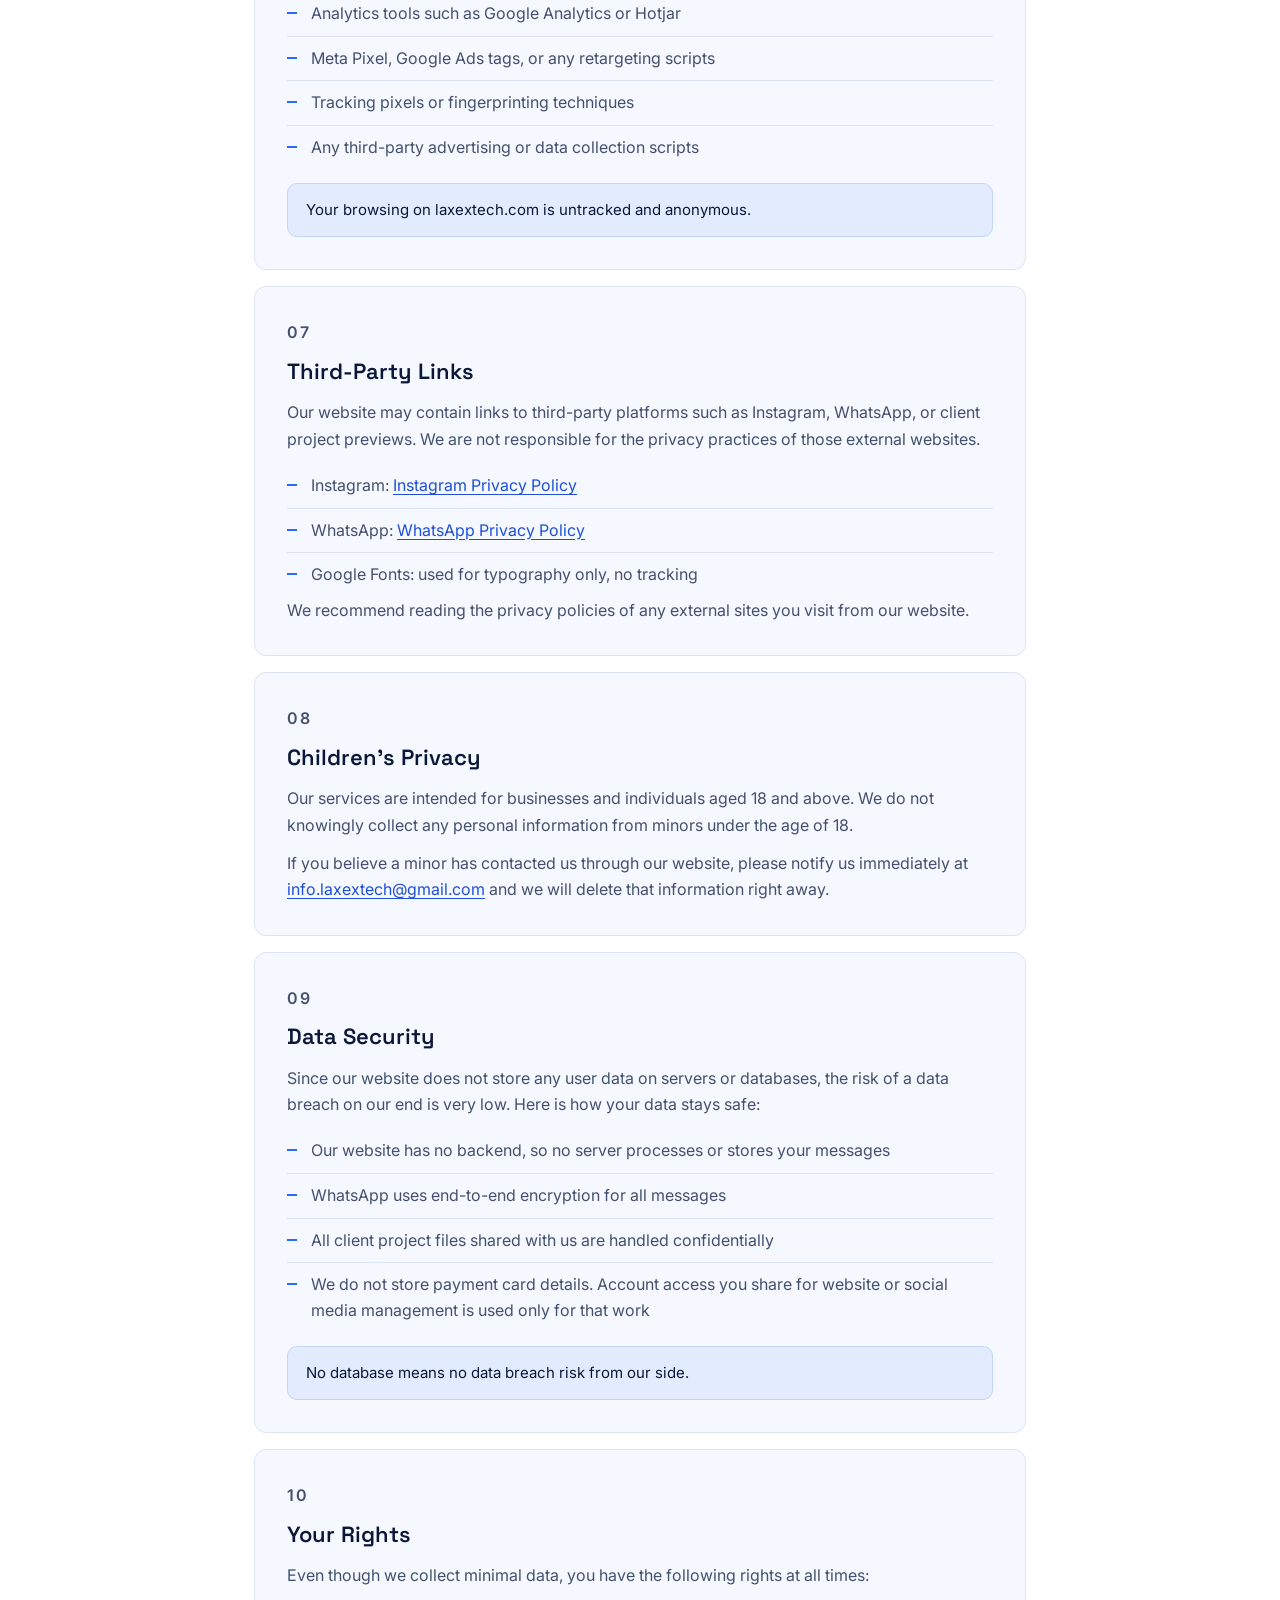
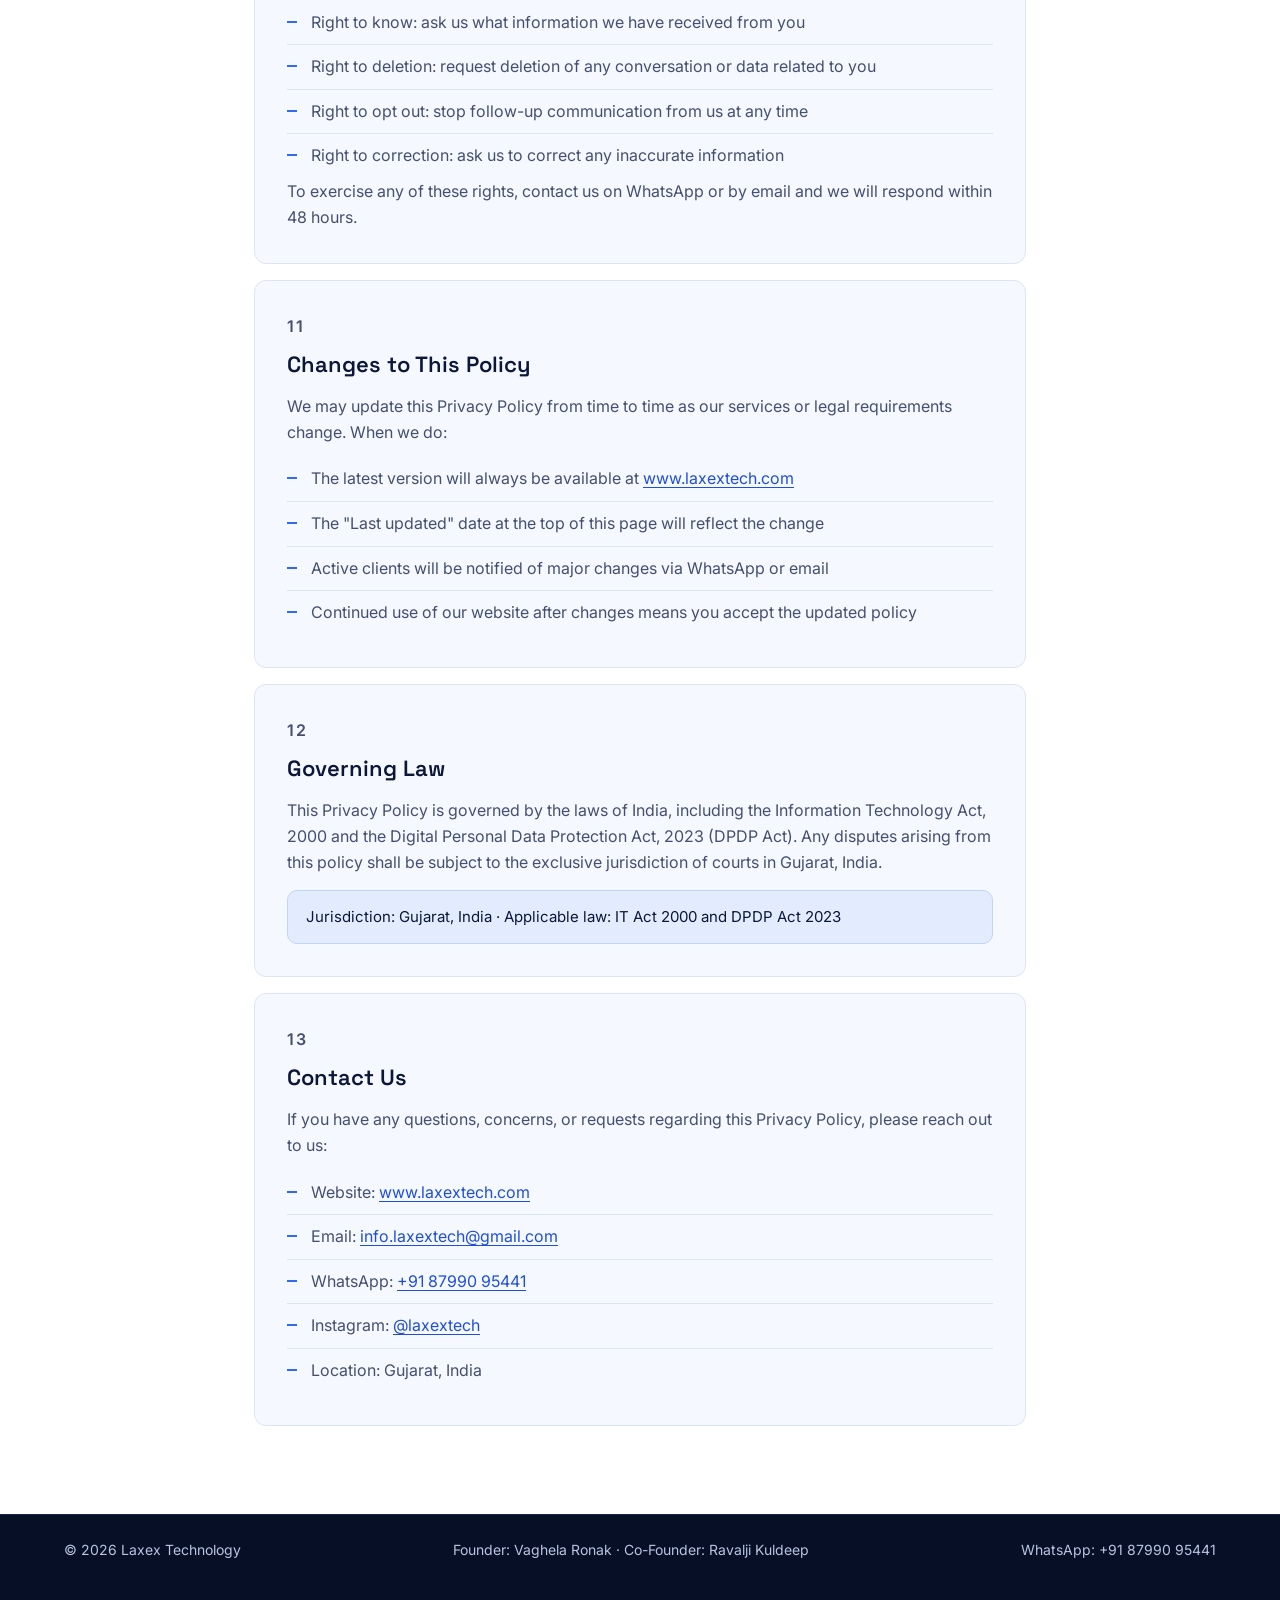
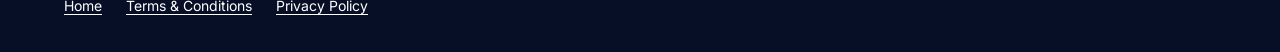
==== commit 7e227769: "new privacy.html" ====
--- a/privacy.html
+++ b/privacy.html
@@ -57,7 +57,7 @@
 <div style="max-width: 820px; margin: 0 auto; padding: 40px 24px 40px; width: 100%; display: flex; flex-direction: column; align-items: flex-start; gap: 16px">
 <span style="font-size: 13px; font-weight: 600; letter-spacing: 0.14em; text-transform: uppercase; color: #44506E">Legal</span>
 <h1 style="margin: 0; font-family: 'Space Grotesk', system-ui, sans-serif; font-weight: 700; font-size: clamp(36px, 5vw, 56px); line-height: 1.05; letter-spacing: -0.02em; text-wrap: balance">Privacy Policy</h1>
-<p style="margin: 0; font-size: 15px; color: #44506E">Effective date: July 2, 2026 · Last updated: July 2, 2026 · laxextech.com</p>
+<p style="margin: 0; font-size: 15px; color: #44506E">Effective date: July 2, 2026 · Last updated: November 15, 2026 · laxextech.com</p>
 <p style="margin: 0; max-width: 56ch; font-size: 18px; line-height: 1.6; color: #44506E">We believe in full transparency. Here is exactly how we handle your information.</p>
 </div>
 
@@ -81,6 +81,9 @@
 <li>Your name</li>
 <li>Your phone number or email (if you mention it in your message)</li>
 <li>Your project enquiry or message content</li>
+<li>Photos, videos, logos, and other files you send us for your project</li>
+<li>For bus booking and trip planning: traveller names, ages, travel dates, pick-up and drop points, and ID details needed for the booking</li>
+<li>Login or access details for your website or social media accounts, only if you choose to share them for management work</li>
 </ul>
 </div>
 
@@ -93,6 +96,8 @@
 <li>Understand and discuss your project requirements</li>
 <li>Send you a quotation or proposal</li>
 <li>Follow up on an ongoing project or conversation</li>
+<li>Create, shoot, edit, and publish content for your project</li>
+<li>Make bus bookings, plan trips, and coordinate events on your behalf</li>
 </ul>
 <p>We do not use your information for marketing, remarketing, or advertising purposes without your explicit consent.</p>
 </div>
@@ -108,6 +113,7 @@
 <li>Send you unsolicited promotional messages or spam</li>
 <li>Use your project details or business information for our own benefit</li>
 </ul>
+<p>The only exception is what we must pass to the bus operator, hotel, venue, or other provider to complete a booking or service you asked for. We share only what that provider needs.</p>
 <div class="lg-note">Your information stays between you and us.</div>
 </div>
 
@@ -160,12 +166,12 @@
 <div class="lg-card">
 <p class="lg-num">09</p>
 <h2>Data Security</h2>
-<p>Since we do not store any user data on servers or databases, the risk of a data breach on our end is very low. Here is how your data stays safe:</p>
+<p>Since our website does not store any user data on servers or databases, the risk of a data breach on our end is very low. Here is how your data stays safe:</p>
 <ul>
 <li>Our website has no backend, so no server processes or stores your messages</li>
 <li>WhatsApp uses end-to-end encryption for all messages</li>
 <li>All client project files shared with us are handled confidentially</li>
-<li>We do not store client credentials, passwords, or payment card details</li>
+<li>We do not store payment card details. Account access you share for website or social media management is used only for that work</li>
 </ul>
 <div class="lg-note">No database means no data breach risk from our side.</div>
 </div>
